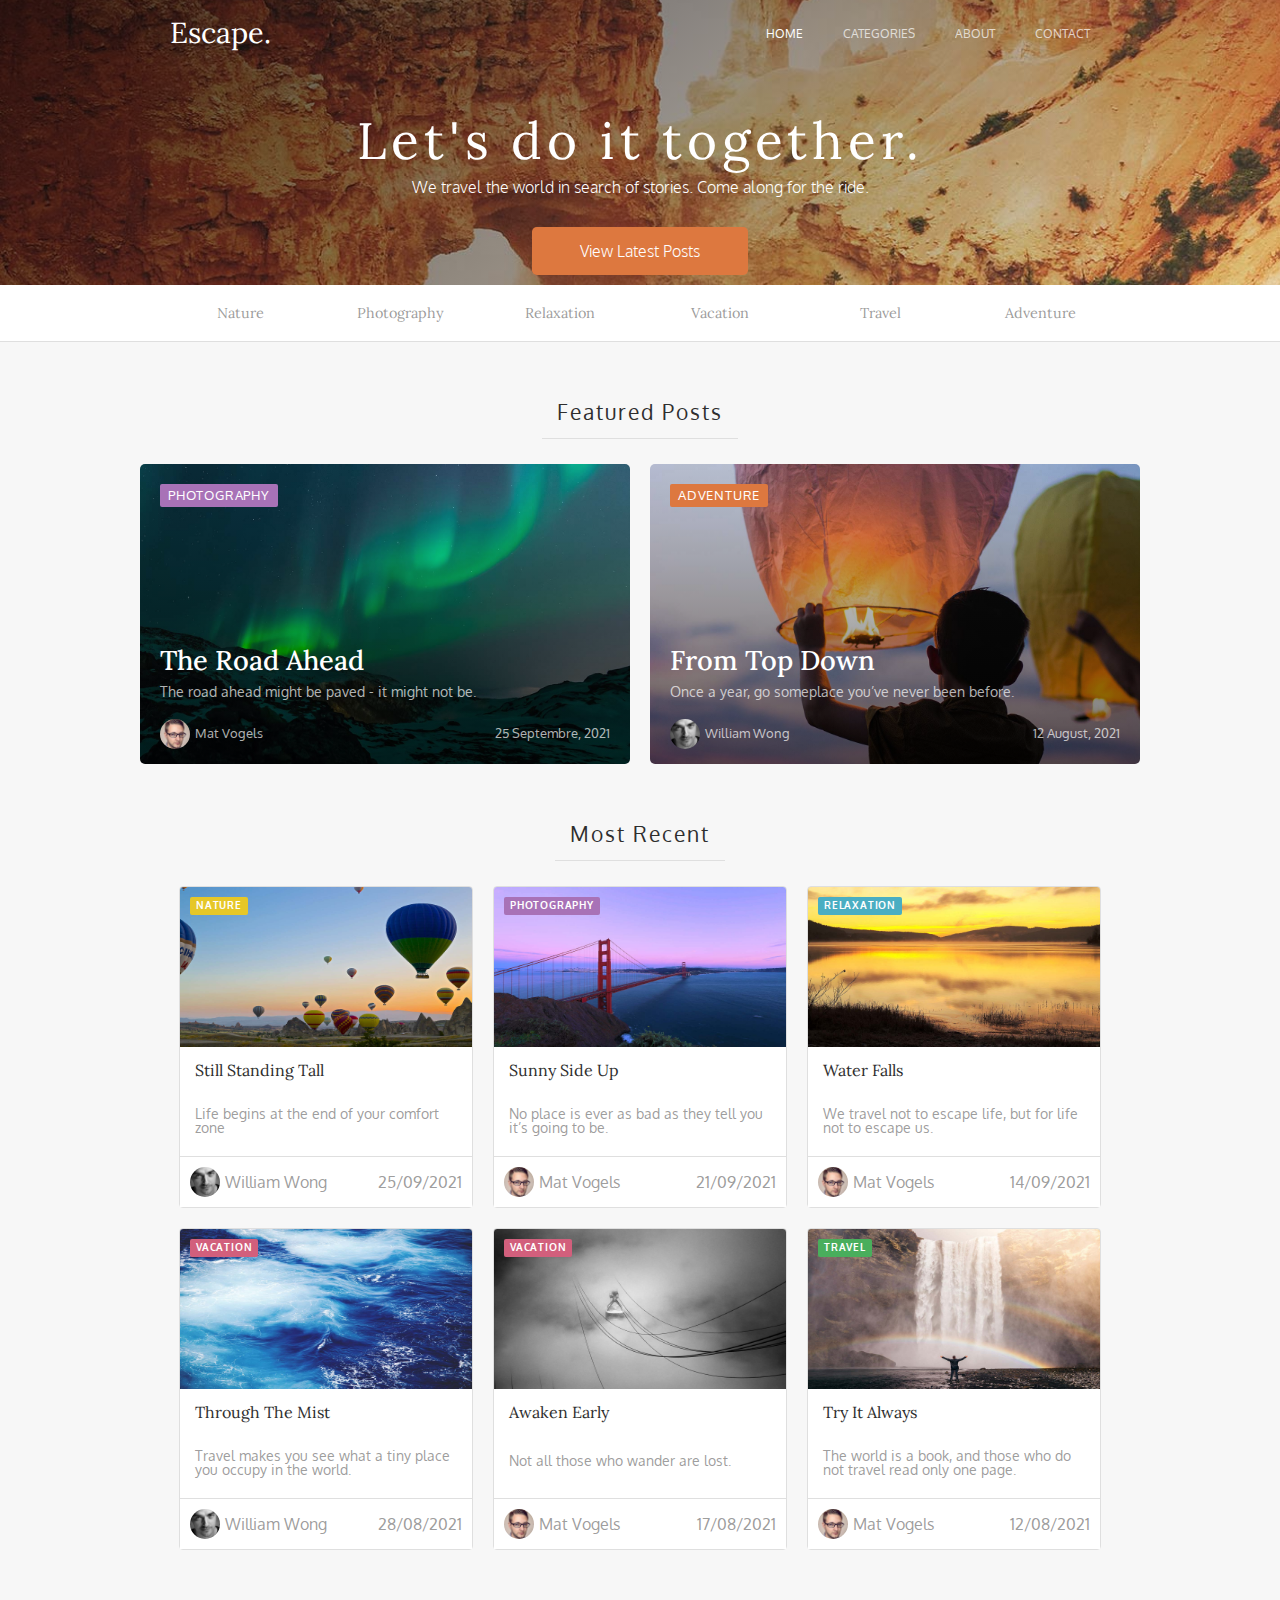
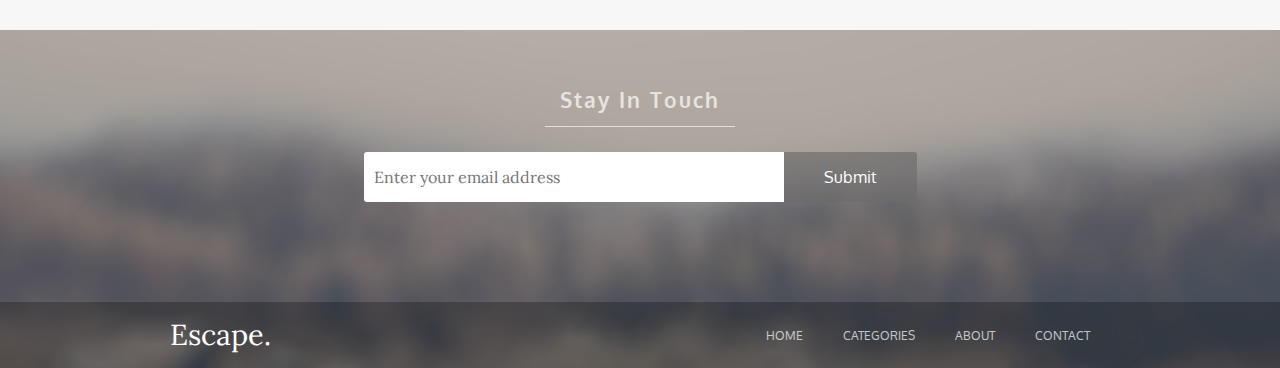
==== index.html @ 487a1bef "add variables" ====
<!DOCTYPE html>
<html lang="en">

<head>
    <meta charset="UTF-8">
    <meta http-equiv="X-UA-Compatible" content="IE=edge">
    <meta name="viewport" content="width=device-width, initial-scale=1.0">
    <link rel="preconnect" href="https://fonts.googleapis.com">
    <link rel="preconnect" href="https://fonts.gstatic.com" crossorigin>
    <link
        href="https://fonts.googleapis.com/css2?family=Lora:ital,wght@0,400;0,500;0,600;0,700;1,400;1,700&family=Oxygen:wght@100;200;300;400;700&display=swap"
        rel="stylesheet">
    <link rel="stylesheet" href="./css/reset.css">
    <link rel="stylesheet" href="./css/styles.css">
    <title>Escape Template</title>
</head>

<body>
    <div class="principal-container">
        <header class="main-header">
            <h1 class="main-header__title">
                <a href="#">
                    Escape.
                </a>
            </h1>
            <nav class="main-header__nav">
                <ul class="main-header__nav-list">
                    <li class="main-header__nav-list-element main-header__nav-list-element--active">
                        <a class="nav-list-element-link" href="#">Home</a>
                    </li>
                    <li class="main-header__nav-list-element">
                        <a class="nav-list-element-link" href="#">Categories</a>
                    </li>
                    <li class="main-header__nav-list-element">
                        <a class="nav-list-element-link" href="#">About</a>
                    </li>
                    <li class="main-header__nav-list-element">
                        <a class="nav-list-element-link" href="#">Contact</a>
                    </li>
                </ul>
            </nav>
        </header>

        <main class="main">
            <div class="main__intro">
                <h2 class="main__intro-title">Let's do it together.</h2>
                <h3 class="main__intro-subtitle">We travel the world in search of stories. Come along for the ride.</h3>
                <a href="#featured" class="main__intro-button">View Latest Posts</a>
            </div>

            <nav class="main__category-nav">
                <ul class="main__category-nav-list">
                    <a class="main__category-nav-list-link" href="#">
                        <li class="main__category-nav-list-element">Nature</li>
                    </a>
                    <a class="main__category-nav-list-link" href="#">
                        <li class="main__category-nav-list-element">Photography</li>
                    </a>
                    <a class="main__category-nav-list-link" href="#">
                        <li class="main__category-nav-list-element">Relaxation</li>
                    </a>
                    <a class="main__category-nav-list-link" href="#">
                        <li class="main__category-nav-list-element">Vacation</li>
                    </a>
                    <a class="main__category-nav-list-link" href="#">
                        <li class="main__category-nav-list-element">Travel</li>
                    </a>
                    <a class="main__category-nav-list-link" href="#">
                        <li class="main__category-nav-list-element">Adventure</li>
                    </a>
                </ul>
            </nav>

            <section class="main__featured">
                <div id="featured" class="main__featured-container">
                    <h2 class="main__featured-title">Featured posts</h2>
                    <div class="main__featured-posts-container">
                        <a href="#">
                            <article class="main__featured-post main__featured-post--element-1">
                                <span
                                    class="main__featured-post-category main__featured-post-category--photography">Photography</span>
                                <h3 class="main__featured-post-title">The road ahead</h3>
                                <p class="main__featured-post-description">
                                    The road ahead might be paved - it might not be.
                                </p>
                                <div class="main__featured-post-footer">
                                    <div class="main__featured-post-footer-container">
                                        <img src="./images/mat-vogels.jpg" alt="Photo de Mat vogels"
                                            class="main__featured-post-footer-image">
                                        <p class="main__featured-post-footer-author">
                                            Mat Vogels
                                        </p>
                                    </div>
                                    <time datetime="2021-09-25">25 Septembre, 2021</time>
                                </div>
                            </article>
                        </a>
                        <a href="#">
                            <article class="main__featured-post main__featured-post--element-2">
                                <span
                                    class="main__featured-post-category main__featured-post-category--adventure">Adventure</span>
                                <h3 class="main__featured-post-title">From top down</h3>
                                <p class="main__featured-post-description">
                                    Once a year, go someplace you’ve never been before.
                                </p>
                                <div class="main__featured-post-footer">
                                    <div class="main__featured-post-footer-container">
                                        <img src="./images/william-wong.jpg" alt="Photo de William Wong"
                                            class="main__featured-post-footer-image">
                                        <p class="main__featured-post-footer-author">
                                            William Wong
                                        </p>
                                    </div>
                                    <time datetime="2021-08-12">12 August, 2021</time>
                                </div>
                            </article>
                        </a>
                    </div>
                </div>

                <div class="main__most-recent">
                    <h2 class="main__most-recent-title">Most recent</h2>
                    <div class="main__most-recent-posts-container">
                        <a href="#">
                            <article class="main__most-recent-post main__most-recent-post--element-1">
                                <span class="main__most-recent-post-category main__most-recent-post-category--nature">
                                    Nature
                                </span>
                                <div class="main__most-recent-post-container">
                                    <h3 class="main__most-recent-post-title">Still standing tall</h3>
                                    <p class="main__most-recent-post-description">
                                        Life begins at the end of your comfort zone
                                    </p>
                                    <div class="main__most-recent-post-footer">
                                        <div class="main__most-recent-post-footer-container">
                                            <img src="./images/william-wong.jpg" alt="Photo de William Wong"
                                                class="main__most-recent-post-footer-image">
                                            <p class="main__most-recent-post-footer-author">
                                                William Wong
                                            </p>
                                        </div>
                                        <time datetime="2021-09-25">25/09/2021</time>
                                    </div>
                                </div>
                            </article>
                        </a>
                        <a href="#">
                            <article class="main__most-recent-post main__most-recent-post--element-2">
                                <span
                                    class="main__most-recent-post-category main__most-recent-post-category--photography">
                                    Photography
                                </span>
                                <div class="main__most-recent-post-container">
                                    <h3 class="main__most-recent-post-title">Sunny side up</h3>
                                    <p class="main__most-recent-post-description">
                                        No place is ever as bad as they tell you it’s going to be.
                                    </p>
                                    <div class="main__most-recent-post-footer">
                                        <div class="main__most-recent-post-footer-container">
                                            <img src="./images/mat-vogels.jpg" alt="Photo de Mat Vogels"
                                                class="main__most-recent-post-footer-image">
                                            <p class="main__most-recent-post-footer-author">
                                                Mat Vogels
                                            </p>
                                        </div>
                                        <time datetime="2021-09-21">21/09/2021</time>
                                    </div>
                                </div>
                            </article>
                        </a>
                        <a href="#">
                            <article class="main__most-recent-post main__most-recent-post--element-3">
                                <span
                                    class="main__most-recent-post-category main__most-recent-post-category--relaxation">
                                    Relaxation
                                </span>
                                <div class="main__most-recent-post-container">
                                    <h3 class="main__most-recent-post-title">Water falls</h3>
                                    <p class="main__most-recent-post-description">
                                        We travel not to escape life, but for life not to escape us.
                                    </p>
                                    <div class="main__most-recent-post-footer">
                                        <div class="main__most-recent-post-footer-container">
                                            <img src="./images/mat-vogels.jpg" alt="Photo de Mat Vogels"
                                                class="main__most-recent-post-footer-image">
                                            <p class="main__most-recent-post-footer-author">
                                                Mat Vogels
                                            </p>
                                        </div>
                                        <time datetime="2021-09-14">14/09/2021</time>
                                    </div>
                                </div>
                            </article>
                        </a>
                        <a href="#">
                            <article class="main__most-recent-post main__most-recent-post--element-4">
                                <span class="main__most-recent-post-category main__most-recent-post-category--vacation">
                                    Vacation
                                </span>
                                <div class="main__most-recent-post-container">
                                    <h3 class="main__most-recent-post-title">Through the mist</h3>
                                    <p class="main__most-recent-post-description">
                                        Travel makes you see what a tiny place you occupy in the world.
                                    </p>
                                    <div class="main__most-recent-post-footer">
                                        <div class="main__most-recent-post-footer-container">
                                            <img src="./images/william-wong.jpg" alt="Photo de William Wong"
                                                class="main__most-recent-post-footer-image">
                                            <p class="main__most-recent-post-footer-author">
                                                William Wong
                                            </p>
                                        </div>
                                        <time datetime="2021-08-28">28/08/2021</time>
                                    </div>
                                </div>
                            </article>
                        </a>
                        <a href="#">
                            <article class="main__most-recent-post main__most-recent-post--element-5">
                                <span class="main__most-recent-post-category main__most-recent-post-category--vacation">
                                    Vacation
                                </span>
                                <div class="main__most-recent-post-container">
                                    <h3 class="main__most-recent-post-title">Awaken early</h3>
                                    <p class="main__most-recent-post-description">
                                        Not all those who wander are lost.
                                    </p>
                                    <div class="main__most-recent-post-footer">
                                        <div class="main__most-recent-post-footer-container">
                                            <img src="./images/mat-vogels.jpg" alt="Photo de Mat Vogels"
                                                class="main__most-recent-post-footer-image">
                                            <p class="main__most-recent-post-footer-author">
                                                Mat Vogels
                                            </p>
                                        </div>
                                        <time datetime="2021-08-17">17/08/2021</time>
                                    </div>
                                </div>
                            </article>
                        </a>
                        <a href="#">
                            <article class="main__most-recent-post main__most-recent-post--element-6">
                                <span class="main__most-recent-post-category main__most-recent-post-category--travel">
                                    Travel
                                </span>
                                <div class="main__most-recent-post-container">
                                    <h3 class="main__most-recent-post-title">Try it always</h3>
                                    <p class="main__most-recent-post-description">
                                        The world is a book, and those who do not travel read only one page.
                                    </p>
                                    <div class="main__most-recent-post-footer">
                                        <div class="main__most-recent-post-footer-container">
                                            <img src="./images/mat-vogels.jpg" alt="Photo de Mat Vogels"
                                                class="main__most-recent-post-footer-image">
                                            <p class="main__most-recent-post-footer-author">
                                                Mat Vogels
                                            </p>
                                        </div>
                                        <time datetime="2021-08-12">12/08/2021</time>
                                    </div>
                                </div>
                            </article>
                        </a>
                    </div>
                </div>
            </section>
        </main>
        <footer class="footer">
            <div class="footer__contact">
                <h2 class="footer__contact-title">
                    Stay in Touch
                </h2>
                <form class="footer__contact-form" action="#">
                    <input class="footer__contact-form-input-email" type="email" name="email" id="email"
                        placeholder="Enter your email address">
                    <button class="footer__contact-form-input-submit" type="submit">Submit</button>
                </form>
            </div>
            <div class="footer__bottom-bar">
                <div class="footer__bottom-bar-container">
                    <span class="footer__bottom-bar-title">
                        <a href="#">
                            Escape.
                        </a>
                    </span>
                    <nav class="footer__bottom-bar-nav">
                        <ul class="footer__bottom-bar-nav-list">
                            <li class="footer__bottom-bar-nav-list-element">
                                <a class="footer__bottom-bar-nav-list-element-link" href="#">Home</a>
                            </li>
                            <li class="footer__bottom-bar-nav-list-element">
                                <a class="footer__bottom-bar-nav-list-element-link" href="#">Categories</a>
                            </li>
                            <li class="footer__bottom-bar-nav-list-element">
                                <a class="footer__bottom-bar-nav-list-element-link" href="#">About</a>
                            </li>
                            <li class="footer__bottom-bar-nav-list-element">
                                <a class="footer__bottom-bar-nav-list-element-link" href="#">Contact</a>
                            </li>
                        </ul>
                    </nav>
                </div>
            </div>
        </footer>
    </div>
</body>

</html>
---- css/styles.css ----
:root {
    /* fonts */
    --main-font: "Oxygen", sans-serif;
    --secondary-font: "Lora", serif;

    /* fonts colors*/
    --main-font-color: white;
    --secondary-font-color: #2e2e2e;
    --third-font-color: #6d6c6cad;
    --fourth-font-color: #ffffffb3;
    /* backgrounds colors */
    --main-bg-color: white;
    --secondary-bg-color: #f7f7f7;
    --main-footer-bg-color: #79797983;
    --secondary-footer-bg-color: #474747a9;
    /* borders colors */
    --border-color: #dfdfdf;
    /* categories colors */
    --cat-nature-color: #E6C728;
    --cat-photography-color: #A872B7;
    --cat-relaxation-color: #4AAEC2;
    --cat-vacation-color: #d25f7c;
    --cat-travel-color: #49AE5C;
    --cat-adventure-color: #dd783f;

}

.principal-container {
    font-family: var(--main-font);
    height: 100vh;
    display: flex;
    flex-direction: column;
}

/* HEADER */

.main-header {
    color: var(--main-font-color);
    flex-shrink: 1;
    padding: 17px 0px;
    margin: auto;
    display: flex;
    justify-content: space-between;
    align-items: center;
    position: absolute;
    left: 0px;
    right: 0px;
    top: 0px;
    max-width: 940px;
}

.main-header__title {
    font-family: var(--secondary-font);
    font-weight: normal;
    font-size: 1.8rem;
}

.main-header__nav {
    font-family: var(--main-font);
}

.main-header__nav-list {
    display: flex;
}

.main-header__nav-list-element {
    padding: 10px 20px;
    font-size: 0.78rem;
    text-transform: uppercase;
    position: relative;
    bottom: 0;
    opacity: 0.7;
    transition: all 200ms ease 0s;
}

.main-header__nav-list-element:hover {
    bottom: 3px;
    opacity: 1;
}

.main-header__nav-list-element--active {
    opacity: 1;
}

/* MAIN */
.main {
    display: flex;
    flex-direction: column;
    color: var(--main-font-color);
}

/* Intro */
.main__intro {
    height: 25vh;
    min-height: 240px;
    padding-top: 5vh;
    background-image: linear-gradient(142deg,
            rgba(0, 0, 0, 0.7066176812521884) 0%,
            rgba(121, 121, 121, 0.03995101458552175) 100%),
        url(./../images/canyon.jpg);
    background-position: center, 50% 50%;
    background-size: cover;
    display: flex;
    flex-direction: column;
    align-items: center;
}

.main__intro-title {
    margin-top: 70px;
    font-family: var(--secondary-font);
    font-weight: normal;
    font-size: 3.2rem;
    letter-spacing: 0.3rem;
    margin-bottom: 0.8rem;
}

.main__intro-subtitle {
    font-weight: 100;
}

.main__intro-button {
    font-weight: 100;
    background-color: #dd783f;
    padding: 1rem 3rem;
    border-radius: 0.3rem;
    margin-top: 2rem;
    color: var(--main-font-color);
}

.main__intro-button:hover {
    background-color: #f17228;
}

/* Category-nav */

.main__category-nav {
    border-bottom: var(--border-color) 1px solid;
    flex-shrink: 1;
}

.main__category-nav-list {
    max-width: 940px;
    margin: auto;
    display: flex;
    justify-content: space-between;
    align-items: center;
}

.main__category-nav-list-element {
    color: var(--third-font-color);
    font-family: var(--secondary-font);
    font-size: 0.9rem;
    text-align: center;
    width: 140px;
    margin: 8px 0px;
    padding: 13px 0;
    border-radius: 4px;
    transition: all 300ms ease 0;
}

.main__category-nav-list-element:hover {
    background-color: var(--secondary-bg-color);
}

/* main titles */

.main__featured-title,
.main__most-recent-title {
    text-transform: capitalize;
    font-weight: 400;
    font-size: 1.3rem;
    letter-spacing: 2px;
    border-bottom: 1px solid var(--border-color);
    padding: 60px 15px 15px 15px;
    margin-bottom: 25px;
    color: var(--secondary-font-color);
}

/* main__featured */
.main__featured {
    flex-grow: 1;
    background-color: var(--secondary-bg-color);
}

.main__featured-container {
    display: flex;
    flex-direction: column;
    align-items: center;
}

.main__featured-posts-container {
    display: flex;
}

.main__featured-post--element-1 {
    background-image: linear-gradient(180deg,
            rgba(82, 82, 82, 0.10157566444546573) 0%,
            rgba(0, 0, 0, 0.5553571770505077) 100%),
        url(./../images/ciel-nuit.jpg);
}

.main__featured-post--element-2 {
    background-image: linear-gradient(180deg,
            rgba(82, 82, 82, 0.10157566444546573) 0%,
            rgba(0, 0, 0, 0.5553571770505077) 100%),
        url(./../images/lanternes-celeste.jpg);
}

.main__featured-post {
    position: relative;
    display: flex;
    flex-direction: column;
    background-size: 100%;
    background-position: center, 50% 50%;
    width: 450px;
    height: 260px;
    padding: 20px;
    margin: 0px 10px;
    border-radius: 5px;
    bottom: 0px;
    transition: all 300ms ease 0s;
}

.main__featured-post:hover {
    bottom: 5px;
    background-size: 120%;
}

.main__featured-post-category {
    text-transform: uppercase;
    font-size: 0.8rem;
    letter-spacing: 0.05rem;
    max-width: min-content;
    border-radius: 2px;
    padding: 5px 8px;
    margin-bottom: 140px;
}

.main__featured-post-category--photography {
    background-color: var(--cat-photography-color);
}

.main__featured-post-category--adventure {
    background-color: var(--cat-adventure-color);
}

.main__featured-post-title {
    text-transform: capitalize;
    font-family: var(--secondary-font);
    font-size: 1.7rem;
    font-weight: 500;
    margin-bottom: 10px;
}

.main__featured-post-description {
    font-size: 0.9rem;
    color: var(--fourth-font-color);
    margin-bottom: 20px;
}

.main__featured-post-footer {
    display: flex;
    justify-content: space-between;
    align-items: center;
    font-size: 0.8rem;
    color: var(--fourth-font-color);
}

.main__featured-post-footer-container {
    display: flex;
    align-items: center;
}

.main__featured-post-footer-image {
    height: 30px;
    margin-right: 5px;
    border-radius: 30px;
}

.main__featured-post-footer-author {
    text-transform: capitalize;
}

/* main__most-recent */

.main__most-recent {
    display: flex;
    flex-direction: column;
    align-items: center;
    margin-bottom: 60px;
}

.main__most-recent-posts-container {
    max-width: 1000px;
    display: flex;
    justify-content: center;
    flex-wrap: wrap;
}

/* most recents background images */
.main__most-recent-post--element-1 {
    background-image: url(./../images/montgolfieres.jpg);
}

.main__most-recent-post--element-2 {
    background-image: url(./../images/san-fransisco-bridge.jpg);
}

.main__most-recent-post--element-3 {
    background-image: url(./../images/lac-aurore.jpg);
}

.main__most-recent-post--element-4 {
    background-image: url(./../images/vagues.jpg);
}

.main__most-recent-post--element-5 {
    background-image: url(./../images/telesiege-brouillard.jpg);
}

.main__most-recent-post--element-6 {
    background-image: url(./../images/cascades.jpg);
}

.main__most-recent-post {
    width: 292px;
    height: 320px;
    margin: 0 10px 20px 10px;
    display: flex;
    flex-direction: column;
    justify-content: space-between;
    border: 1px solid var(--border-color);
    border-radius: 4px;
    background-size: 100% 50%;
    background-position: top, 50% 50%;
    background-repeat: no-repeat;
    position: relative;
    bottom: 0px;
    box-shadow: 0 0 0 0 white;
    transition: all 200ms ease 0ms;
}

.main__most-recent-post:hover {
    bottom: 5px;
    background-size: 110% 55%;
    box-shadow: 0px 0px 19px 2px rgba(0, 0, 0, 0.1);
}

.main__most-recent-post-category {
    text-transform: uppercase;
    font-size: 0.6rem;
    font-weight: 600;
    letter-spacing: 0.05rem;
    max-width: min-content;
    border-radius: 2px;
    padding: 4px 6px;
    margin: 10px 0 0 10px;
}

/* most recents category background colors */
.main__most-recent-post-category--nature {
    background-color: var(--cat-nature-color);
}

.main__most-recent-post-category--photography {
    background-color: var(--cat-photography-color);
}

.main__most-recent-post-category--relaxation {
    background-color: var(--cat-relaxation-color);
}

.main__most-recent-post-category--vacation {
    background-color: var(--cat-vacation-color);
}

.main__most-recent-post-category--travel {
    background-color: var(--cat-travel-color);
}

.main__most-recent-post-container {
    height: 50%;
    display: flex;
    flex-wrap: wrap;
    background-color: var(--main-bg-color);
}

.main__most-recent-post-title {
    color: var(--secondary-font-color);
    font-family: var(--secondary-font);
    text-transform: capitalize;
    font-weight: 400;
    padding: 15px;
}

.main__most-recent-post-description {
    color: var(--third-font-color);
    font-size: 0.9rem;
    padding: 5px 15px;
}

.main__most-recent-post-footer {
    width: 100%;
    display: flex;
    justify-content: space-between;
    border-top: 1px solid var(--border-color);
    align-items: center;
    padding: 10px;
    margin-top: auto;
    color: var(--third-font-color);
}

.main__most-recent-post-footer-container {
    display: flex;
    align-items: center;
}

.main__most-recent-post-footer-image {
    height: 30px;
    margin-right: 5px;
    border-radius: 30px;
}

.main__most-recent-post-footer-author {
    text-transform: capitalize;
}

/* footer */

.footer {
    display: flex;
    flex-direction: column;
    align-items: center;
    background-image: url(./../images/village-flou.jpg);
    background-size: cover;
    background-position: 50% 10%;
    background-repeat: no-repeat;
}

.footer__contact {
    display: flex;
    flex-direction: column;
    align-items: center;
    width: 100%;
    background-color: var(--main-footer-bg-color);
}

.footer__contact-title {
    text-transform: capitalize;
    font-weight: 700;
    color: var(--fourth-font-color);
    text-align: center;
    font-size: 1.3rem;
    letter-spacing: 2px;
    border-bottom: 1px solid var(--border-color);
    padding: 60px 15px 15px 15px;
    margin-bottom: 25px;
}

.footer__contact-form {
    margin-bottom: 100px;
    display: flex;
    justify-content: center;
    align-items: center;
}

.footer__contact-form-input-email {
    font-family: var(--secondary-font);
    font-size: 1rem;
    border-radius: 3px 0 0 3px;
    padding: 15px 10px;
    width: 400px;
}

.footer__contact-form-input-email::placeholder {
    text-align: left;
}

.footer__contact-form-input-submit {
    background-color: var(--third-font-color);
    font-family: var(--main-font);
    font-size: 1rem;
    color: var(--main-font-color);
    padding: 15px 40px;
    border-radius: 0 3px 3px 0;
}

.footer__contact-form-input-submit:hover {
    cursor: pointer;
}

.footer__bottom-bar {
    width: 100%;
    background-color: var(--secondary-footer-bg-color);
}

.footer__bottom-bar-container {
    padding: 17px 0px;
    margin: auto;
    display: flex;
    justify-content: space-between;
    align-items: center;
    max-width: 940px;
}

.footer__bottom-bar-title {
    font-family: var(--secondary-font);
    font-weight: normal;
    font-size: 1.8rem;
}

.footer__bottom-bar-nav {
    font-family: var(--main-font);
}

.footer__bottom-bar-nav-list {
    display: flex;
}

.footer__bottom-bar-nav-list-element {
    padding: 10px 20px;
    font-size: 0.78rem;
    text-transform: uppercase;
    position: relative;
    bottom: 0;
    opacity: 0.7;
    transition: all 200ms ease 0s;
}

.footer__bottom-bar-nav-list-element:hover {
    opacity: 1;
}
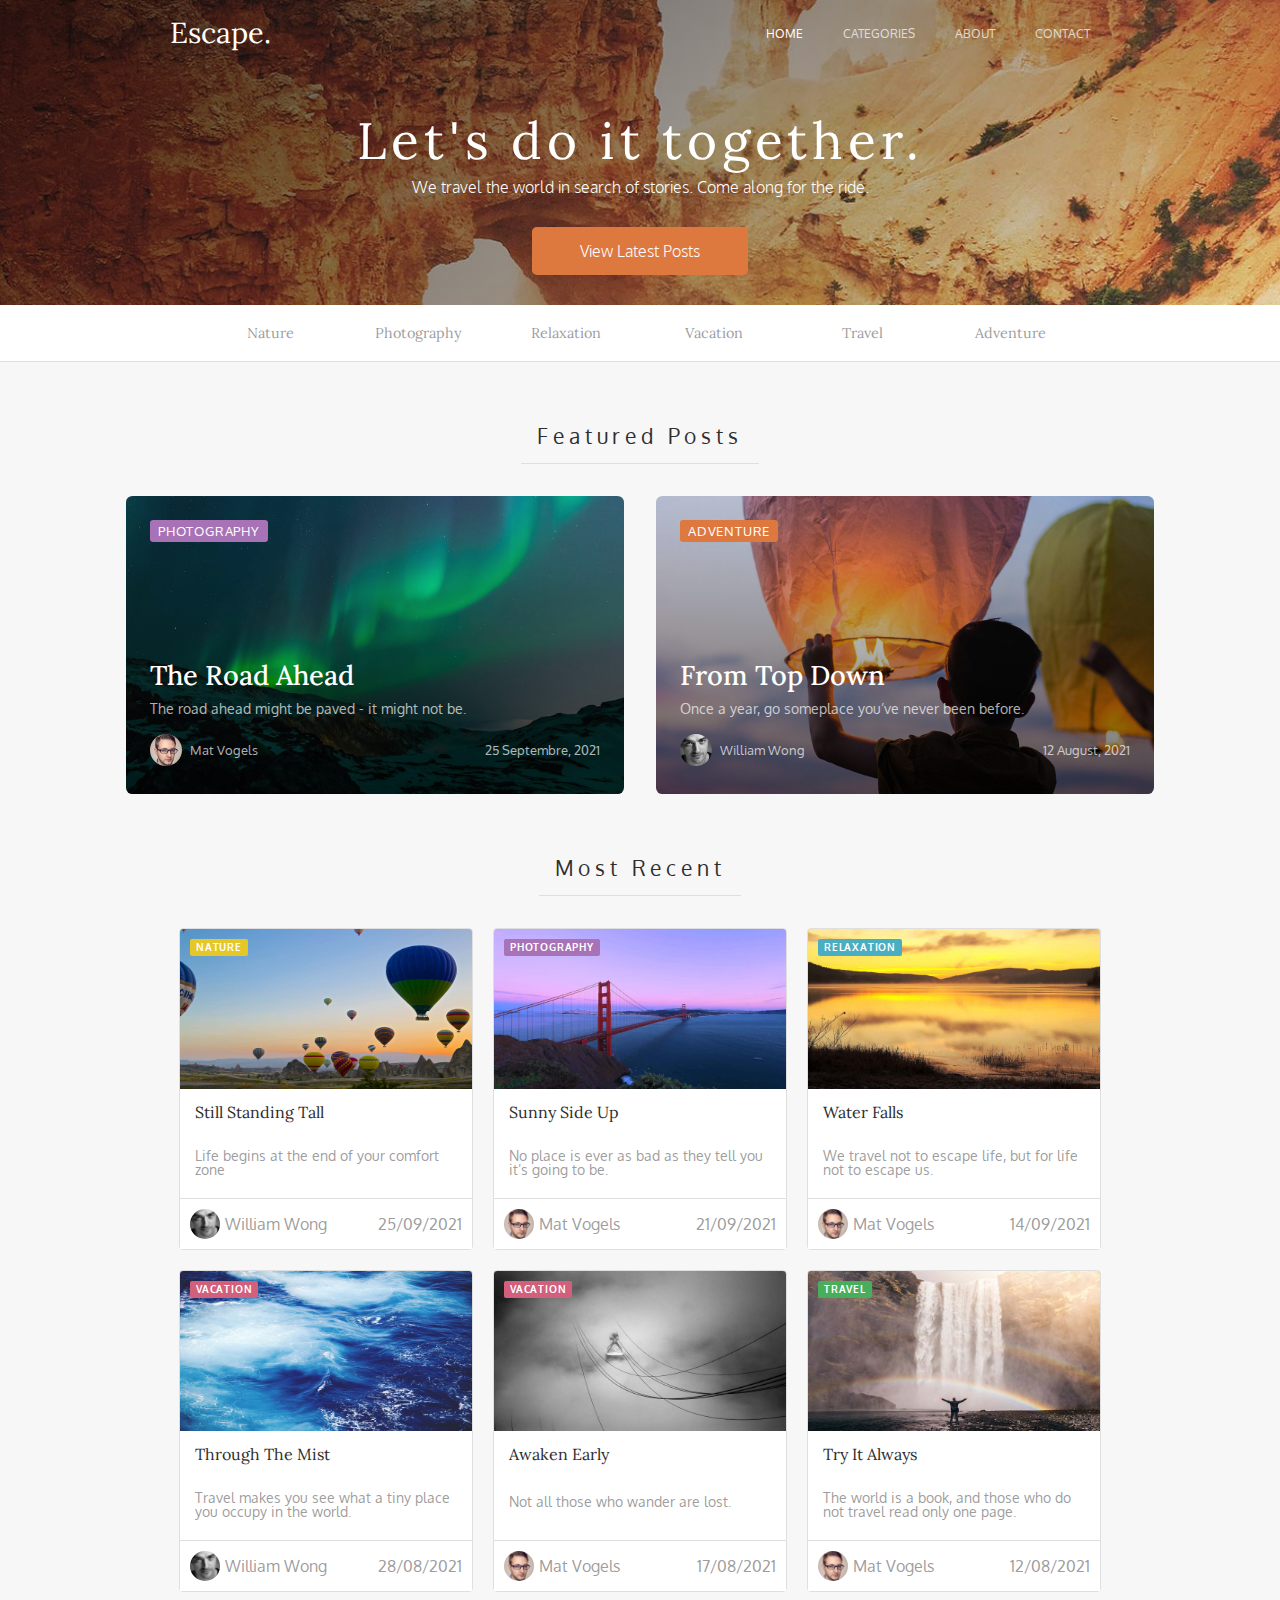
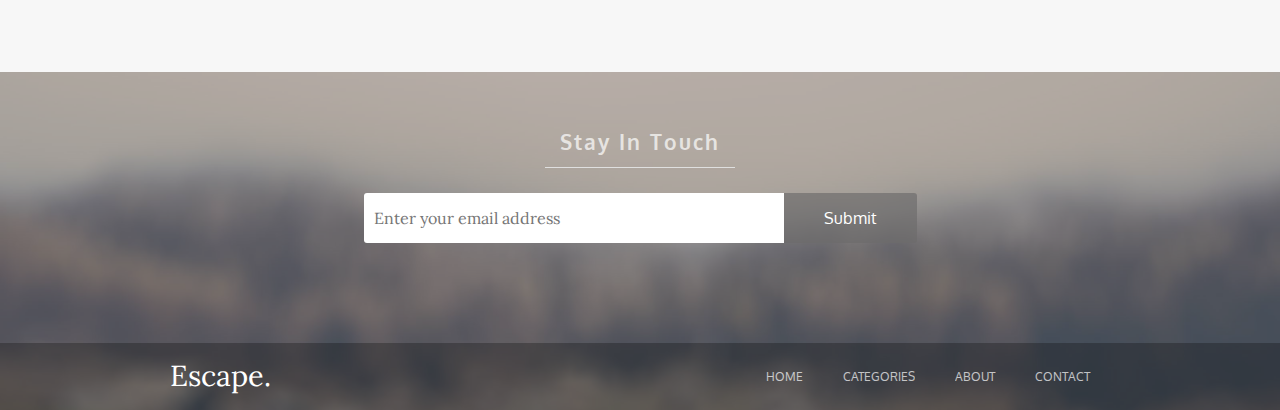
==== commit 8d1f0e6b: "maj BEM + maj valeur en responsive" ====
--- a/index.html
+++ b/index.html
@@ -71,8 +71,8 @@
                 </ul>
             </nav>
 
-            <section class="main__featured">
-                <div id="featured" class="main__featured-container">
+            <section class="main__content">
+                <div id="featured" class="main__featured">
                     <h2 class="main__featured-title">Featured posts</h2>
                     <div class="main__featured-posts-container">
                         <a href="#">
--- a/css/styles.css
+++ b/css/styles.css
@@ -92,7 +92,7 @@
 /* Intro */
 .main__intro {
     height: 25vh;
-    min-height: 240px;
+    min-height: 260px;
     padding-top: 5vh;
     background-image: linear-gradient(142deg,
             rgba(0, 0, 0, 0.7066176812521884) 0%,
@@ -135,14 +135,14 @@
 
 .main__category-nav {
     border-bottom: var(--border-color) 1px solid;
-    flex-shrink: 1;
 }
 
 .main__category-nav-list {
     max-width: 940px;
     margin: auto;
     display: flex;
-    justify-content: space-between;
+    flex-wrap: wrap;
+    justify-content: center;
     align-items: center;
 }
 
@@ -151,14 +151,20 @@
     font-family: var(--secondary-font);
     font-size: 0.9rem;
     text-align: center;
-    width: 140px;
-    margin: 8px 0px;
-    padding: 13px 0;
-    border-radius: 4px;
+    min-width: 100px;
+    margin: 0.5rem 0.5rem;
+    padding: 0.8rem 1rem;
+    border-radius: 0.4rem;
     transition: all 300ms ease 0;
 }
 
 .main__category-nav-list-element:hover {
+    background-color: var(--secondary-bg-color);
+}
+
+/* main__content */
+
+.main__content {
     background-color: var(--secondary-bg-color);
 }
 
@@ -169,20 +175,16 @@
     text-transform: capitalize;
     font-weight: 400;
     font-size: 1.3rem;
-    letter-spacing: 2px;
+    letter-spacing: 0.3rem;
     border-bottom: 1px solid var(--border-color);
-    padding: 60px 15px 15px 15px;
-    margin-bottom: 25px;
+    padding: 4rem 1rem 1rem 1rem;
+    margin-bottom: 2rem;
     color: var(--secondary-font-color);
 }
 
 /* main__featured */
+
 .main__featured {
-    flex-grow: 1;
-    background-color: var(--secondary-bg-color);
-}
-
-.main__featured-container {
     display: flex;
     flex-direction: column;
     align-items: center;
@@ -211,12 +213,12 @@
     display: flex;
     flex-direction: column;
     background-size: 100%;
-    background-position: center, 50% 50%;
+    background-position: center;
     width: 450px;
-    height: 260px;
-    padding: 20px;
-    margin: 0px 10px;
-    border-radius: 5px;
+    height: 250px;
+    padding: 1.5rem;
+    margin: 0 1rem;
+    border-radius: 0.4rem;
     bottom: 0px;
     transition: all 300ms ease 0s;
 }
@@ -231,9 +233,9 @@
     font-size: 0.8rem;
     letter-spacing: 0.05rem;
     max-width: min-content;
-    border-radius: 2px;
-    padding: 5px 8px;
-    margin-bottom: 140px;
+    border-radius: 0.2rem;
+    padding: 0.3rem 0.5rem;
+    margin-bottom: 7.5rem;
 }
 
 .main__featured-post-category--photography {
@@ -249,13 +251,13 @@
     font-family: var(--secondary-font);
     font-size: 1.7rem;
     font-weight: 500;
-    margin-bottom: 10px;
+    margin-bottom: 0.7rem;
 }
 
 .main__featured-post-description {
     font-size: 0.9rem;
     color: var(--fourth-font-color);
-    margin-bottom: 20px;
+    margin-bottom: 1.2rem;
 }
 
 .main__featured-post-footer {
@@ -272,9 +274,9 @@
 }
 
 .main__featured-post-footer-image {
-    height: 30px;
-    margin-right: 5px;
-    border-radius: 30px;
+    height: 2rem;
+    margin-right: 0.5rem;
+    border-radius: 2rem;
 }
 
 .main__featured-post-footer-author {
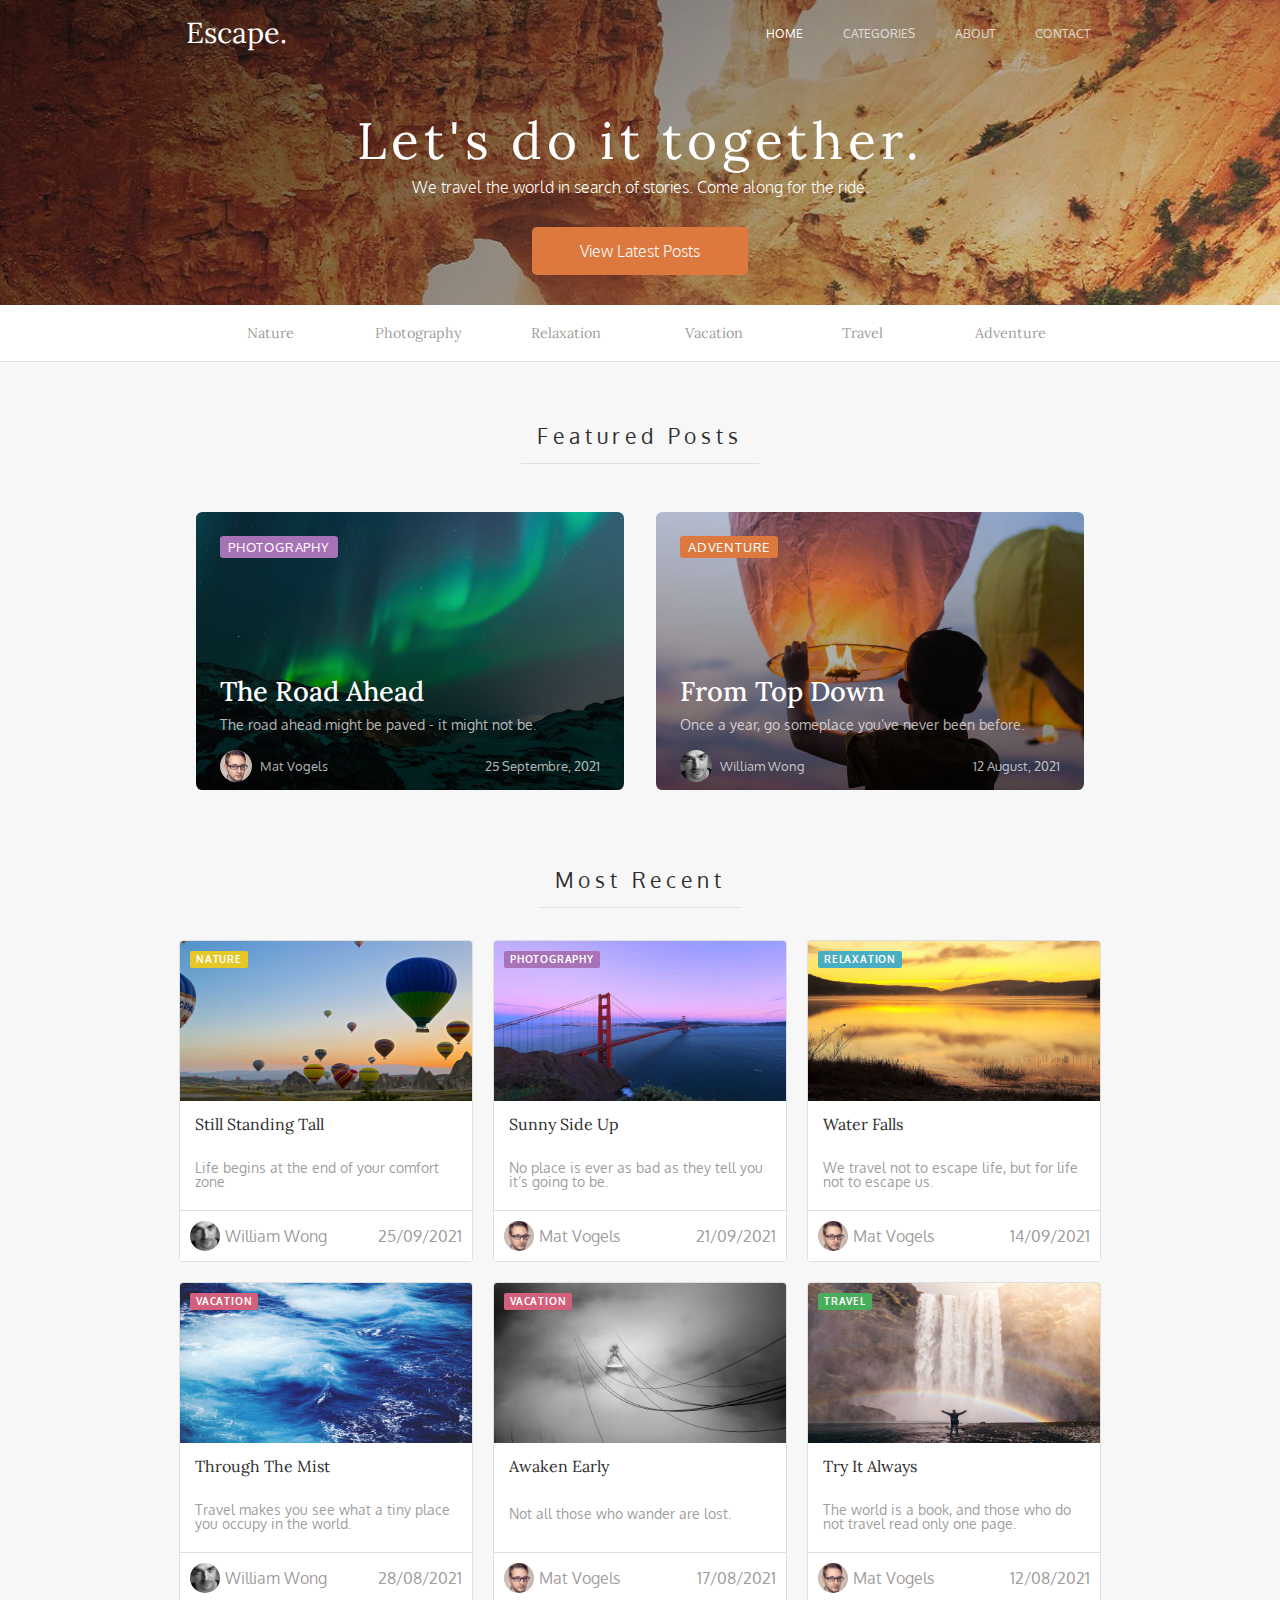
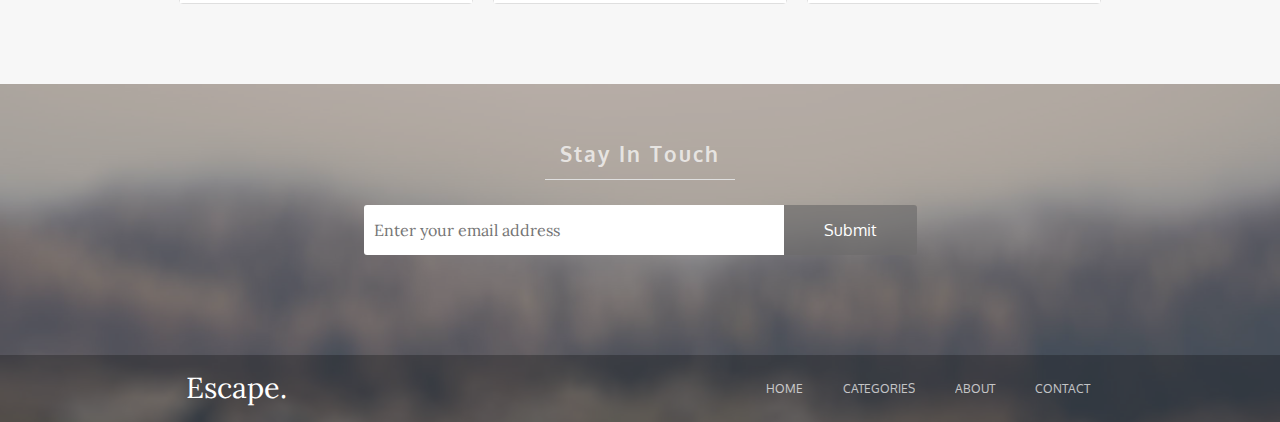
==== commit b5f9f56e: "Header + intro responsive ok" ====
--- a/index.html
+++ b/index.html
@@ -24,6 +24,7 @@
                 </a>
             </h1>
             <nav class="main-header__nav">
+                <img class="main-header__nav-icon" src="/images/burger.png" alt="icone du menu">
                 <ul class="main-header__nav-list">
                     <li class="main-header__nav-list-element main-header__nav-list-element--active">
                         <a class="nav-list-element-link" href="#">Home</a>
--- a/css/styles.css
+++ b/css/styles.css
@@ -28,6 +28,7 @@
 .principal-container {
     font-family: var(--main-font);
     height: 100vh;
+    min-width: 320px;
     display: flex;
     flex-direction: column;
 }
@@ -36,7 +37,6 @@
 
 .main-header {
     color: var(--main-font-color);
-    flex-shrink: 1;
     padding: 17px 0px;
     margin: auto;
     display: flex;
@@ -53,6 +53,13 @@
     font-family: var(--secondary-font);
     font-weight: normal;
     font-size: 1.8rem;
+    padding-left: 1rem;
+}
+
+/* header nav */
+
+.main-header__nav-icon {
+    display: none;
 }
 
 .main-header__nav {
@@ -80,6 +87,21 @@
 
 .main-header__nav-list-element--active {
     opacity: 1;
+}
+
+@media only screen and (max-width: 600px) {
+    .main-header__nav-list {
+        display: none;
+    }
+
+    .main-header__nav-icon {
+        display: block;
+        height: 60px;
+    }
+
+    .main-header {
+        padding: 5px 0px;
+    }
 }
 
 /* MAIN */
@@ -103,6 +125,7 @@
     display: flex;
     flex-direction: column;
     align-items: center;
+    text-align: center;
 }
 
 .main__intro-title {
@@ -129,6 +152,24 @@
 
 .main__intro-button:hover {
     background-color: #f17228;
+}
+
+@media only screen and (max-width: 600px) {
+    .main__intro {
+        min-height: 180px;
+        padding-top: 15vh;
+    }
+
+    .main__intro-title {
+        margin-top: 20px;
+        font-size: 1.5rem;
+        letter-spacing: 0.2rem;
+    }
+
+    .main__intro-button {
+        padding: 0.7rem 2rem;
+        margin-top: 1.5rem;
+    }
 }
 
 /* Category-nav */
@@ -192,6 +233,8 @@
 
 .main__featured-posts-container {
     display: flex;
+    justify-content: center;
+    flex-wrap: wrap;
 }
 
 .main__featured-post--element-1 {
@@ -214,10 +257,11 @@
     flex-direction: column;
     background-size: 100%;
     background-position: center;
-    width: 450px;
-    height: 250px;
+    max-width: 500px;
+    min-width: 380px;
+    height: 230px;
     padding: 1.5rem;
-    margin: 0 1rem;
+    margin: 1rem;
     border-radius: 0.4rem;
     bottom: 0px;
     transition: all 300ms ease 0s;
@@ -509,6 +553,7 @@
     font-family: var(--secondary-font);
     font-weight: normal;
     font-size: 1.8rem;
+    padding-left: 1rem;
 }
 
 .footer__bottom-bar-nav {
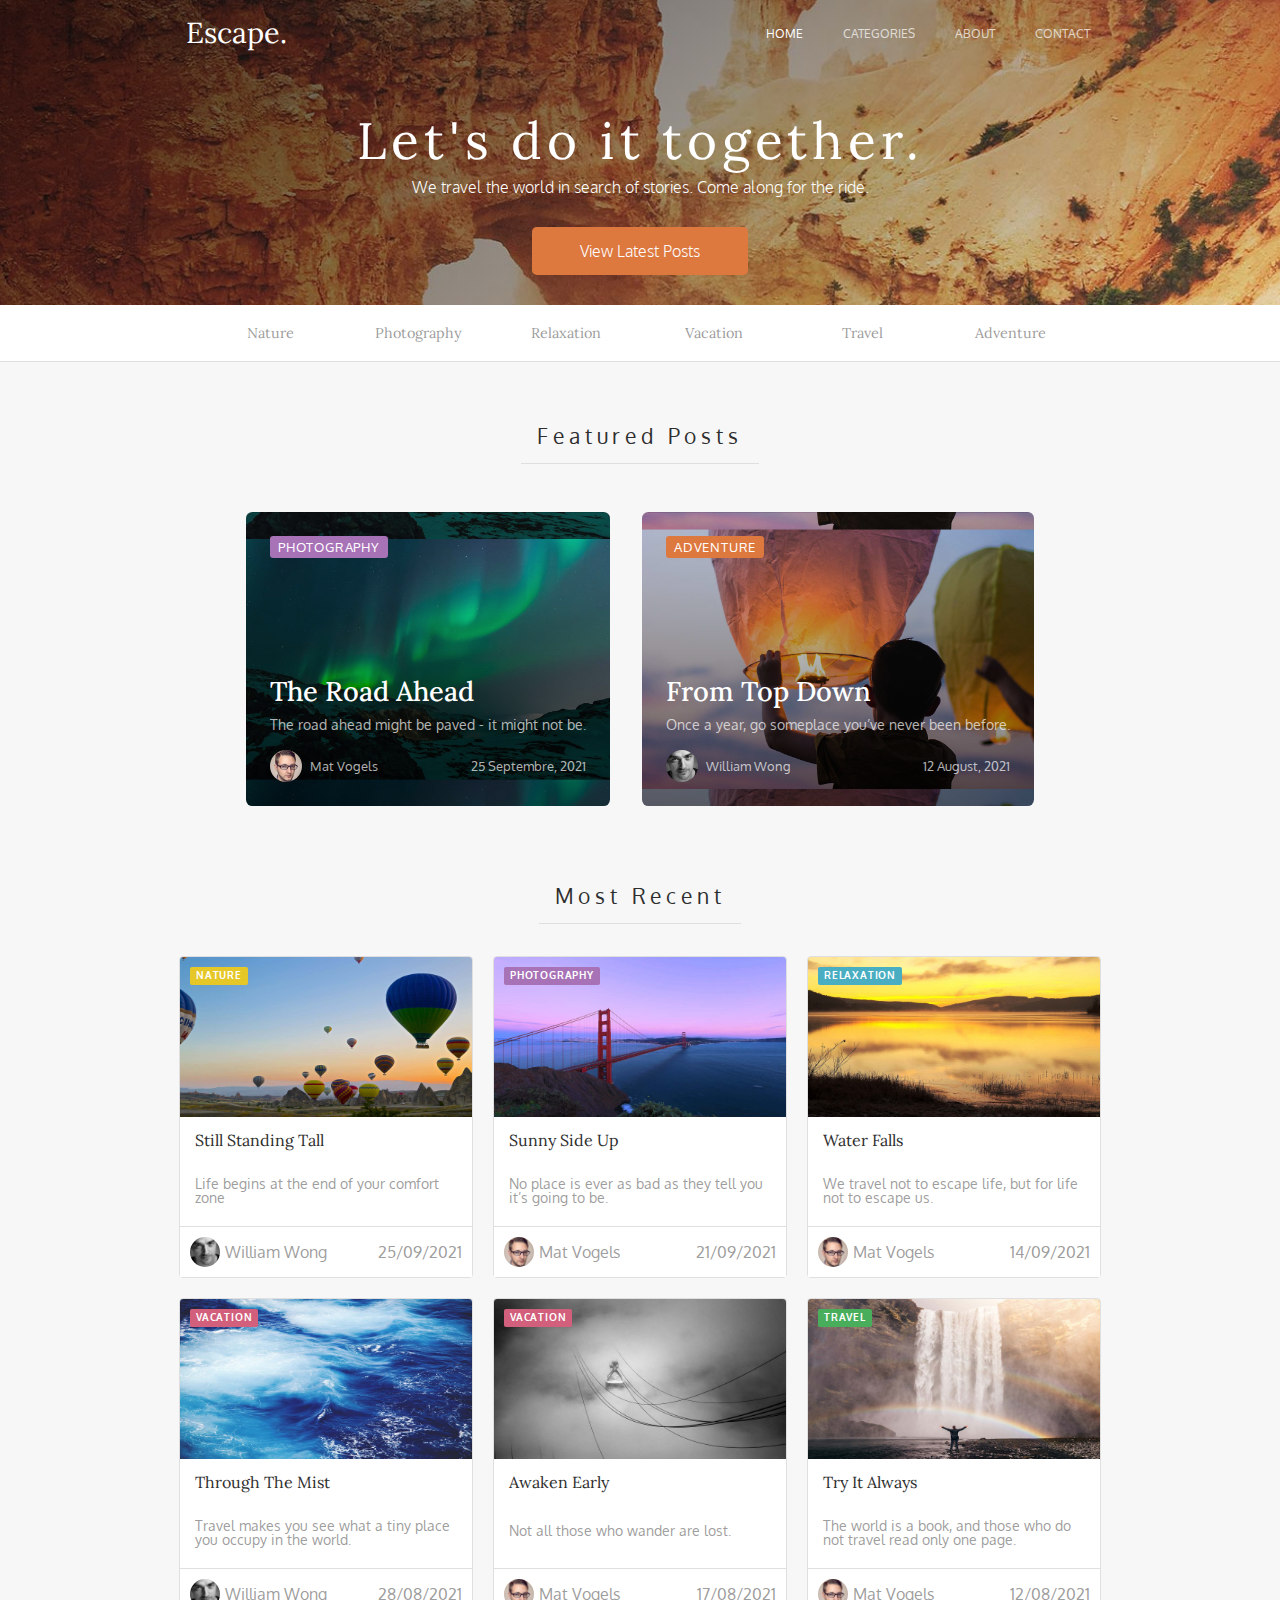
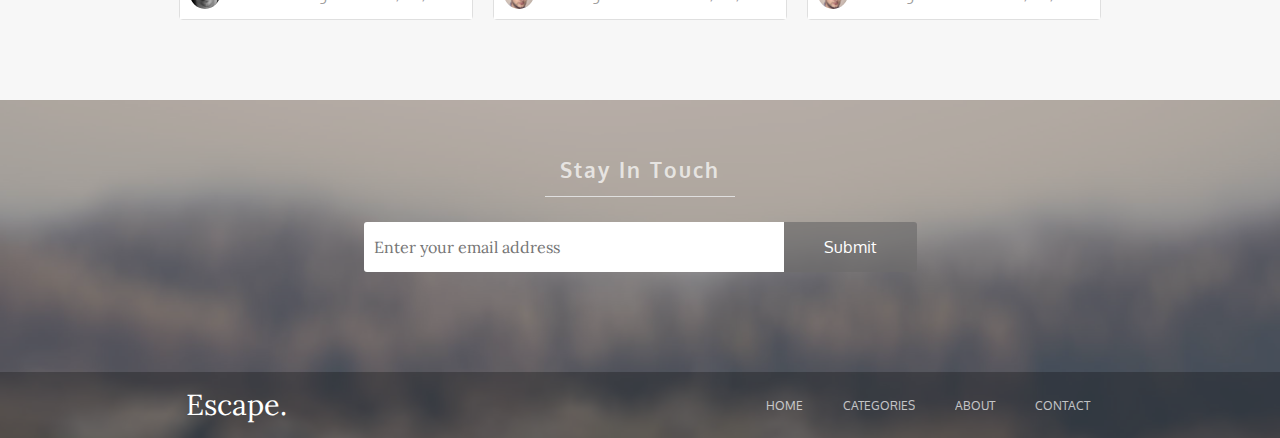
==== commit f474f8d8: "featured responsive in progress" ====
--- a/index.html
+++ b/index.html
@@ -76,7 +76,7 @@
                 <div id="featured" class="main__featured">
                     <h2 class="main__featured-title">Featured posts</h2>
                     <div class="main__featured-posts-container">
-                        <a href="#">
+                        <a href="#" class="main__featured-post-link">
                             <article class="main__featured-post main__featured-post--element-1">
                                 <span
                                     class="main__featured-post-category main__featured-post-category--photography">Photography</span>
@@ -96,7 +96,7 @@
                                 </div>
                             </article>
                         </a>
-                        <a href="#">
+                        <a href="#" class="main__featured-post-link">
                             <article class="main__featured-post main__featured-post--element-2">
                                 <span
                                     class="main__featured-post-category main__featured-post-category--adventure">Adventure</span>
--- a/css/styles.css
+++ b/css/styles.css
@@ -203,6 +203,18 @@
     background-color: var(--secondary-bg-color);
 }
 
+@media only screen and (max-width: 600px) {
+    .main__category-nav-list-element {
+        font-size: 0.9rem;
+        text-align: center;
+        min-width: 100px;
+        margin: 0 0.5rem;
+        padding: 0.8rem 1rem;
+        border-radius: 0.4rem;
+        transition: all 300ms ease 0;
+    }
+}
+
 /* main__content */
 
 .main__content {
@@ -223,6 +235,17 @@
     color: var(--secondary-font-color);
 }
 
+@media only screen and (max-width: 600px) {
+
+    .main__featured-title,
+    .main__most-recent-title {
+        font-size: 1rem;
+        letter-spacing: 0.2rem;
+        padding: 1.5rem 1rem 1rem 1rem;
+        margin-bottom: 1rem;
+    }
+}
+
 /* main__featured */
 
 .main__featured {
@@ -232,9 +255,17 @@
 }
 
 .main__featured-posts-container {
+    width: 100%;
     display: flex;
     justify-content: center;
+    align-items: center;
     flex-wrap: wrap;
+}
+
+.main__featured-post-link {
+    display: flex;
+    justify-content: center;
+    align-items: center;
 }
 
 .main__featured-post--element-1 {
@@ -253,13 +284,11 @@
 
 .main__featured-post {
     position: relative;
+    width: 100%;
     display: flex;
     flex-direction: column;
     background-size: 100%;
     background-position: center;
-    max-width: 500px;
-    min-width: 380px;
-    height: 230px;
     padding: 1.5rem;
     margin: 1rem;
     border-radius: 0.4rem;
@@ -325,6 +354,16 @@
 
 .main__featured-post-footer-author {
     text-transform: capitalize;
+}
+
+@media only screen and (max-width: 600px) {
+    .main__featured-post {
+        background-size: cover;
+    }
+
+    .main__featured-post:hover {
+        background-size: cover;
+    }
 }
 
 /* main__most-recent */
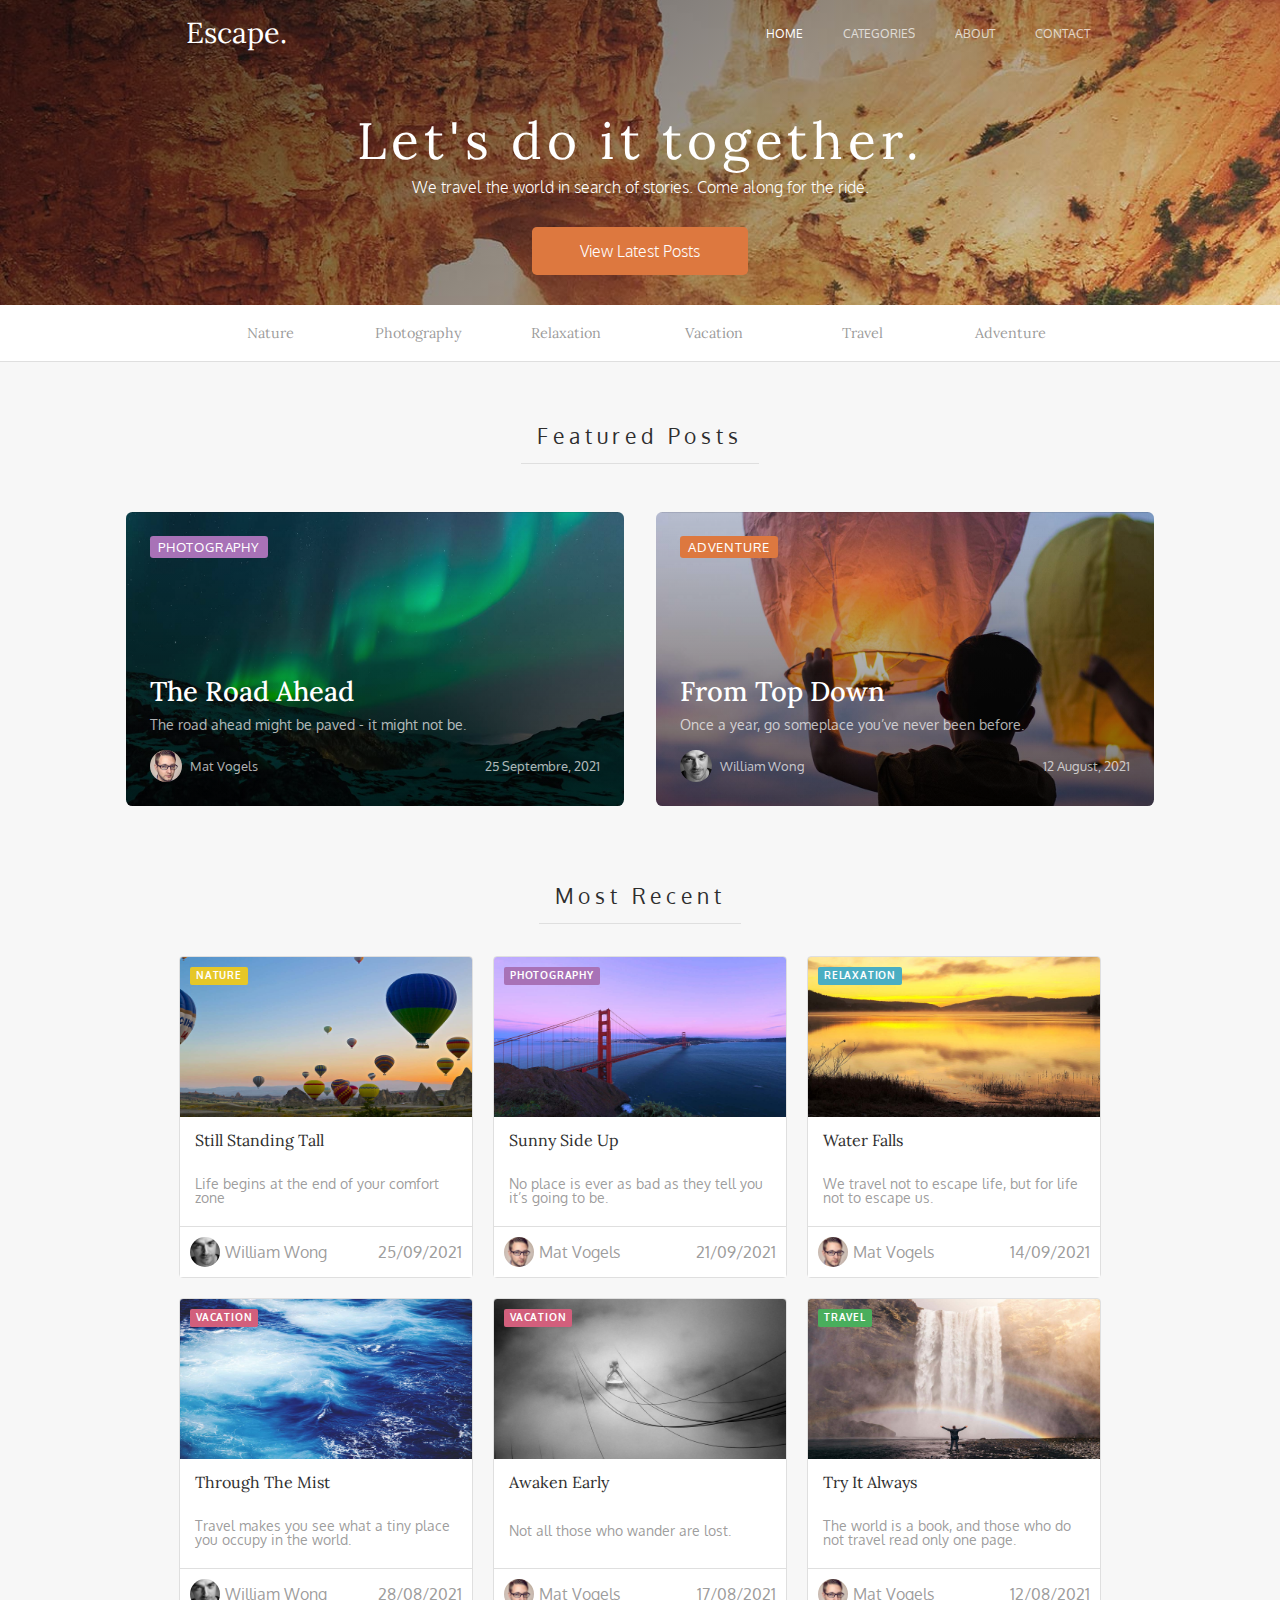
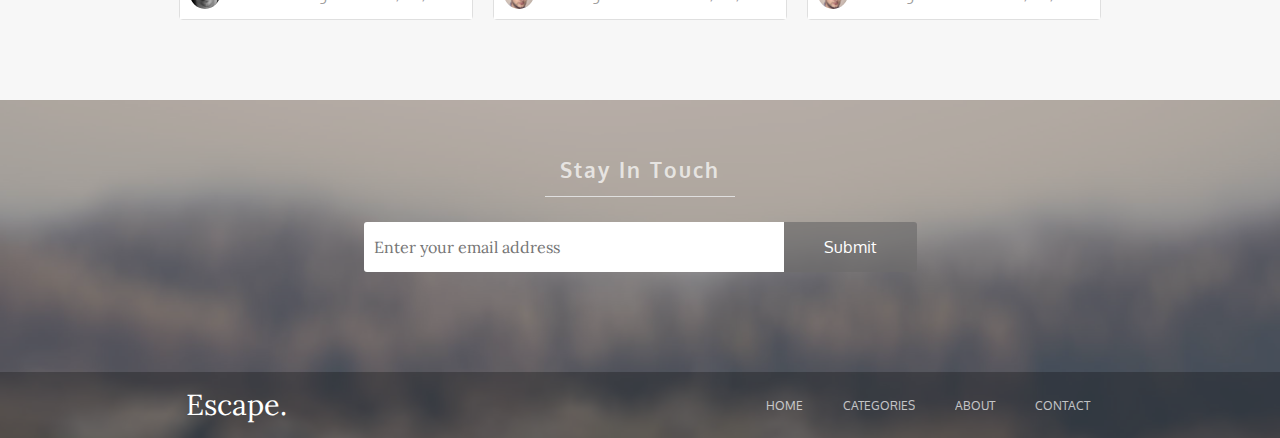
==== commit cf052b40: "featured responsive in progress v2" ====
--- a/index.html
+++ b/index.html
@@ -76,46 +76,42 @@
                 <div id="featured" class="main__featured">
                     <h2 class="main__featured-title">Featured posts</h2>
                     <div class="main__featured-posts-container">
-                        <a href="#" class="main__featured-post-link">
-                            <article class="main__featured-post main__featured-post--element-1">
-                                <span
-                                    class="main__featured-post-category main__featured-post-category--photography">Photography</span>
-                                <h3 class="main__featured-post-title">The road ahead</h3>
-                                <p class="main__featured-post-description">
-                                    The road ahead might be paved - it might not be.
-                                </p>
-                                <div class="main__featured-post-footer">
-                                    <div class="main__featured-post-footer-container">
-                                        <img src="./images/mat-vogels.jpg" alt="Photo de Mat vogels"
-                                            class="main__featured-post-footer-image">
-                                        <p class="main__featured-post-footer-author">
-                                            Mat Vogels
-                                        </p>
-                                    </div>
-                                    <time datetime="2021-09-25">25 Septembre, 2021</time>
-                                </div>
-                            </article>
-                        </a>
-                        <a href="#" class="main__featured-post-link">
-                            <article class="main__featured-post main__featured-post--element-2">
-                                <span
-                                    class="main__featured-post-category main__featured-post-category--adventure">Adventure</span>
-                                <h3 class="main__featured-post-title">From top down</h3>
-                                <p class="main__featured-post-description">
-                                    Once a year, go someplace you’ve never been before.
-                                </p>
-                                <div class="main__featured-post-footer">
-                                    <div class="main__featured-post-footer-container">
-                                        <img src="./images/william-wong.jpg" alt="Photo de William Wong"
-                                            class="main__featured-post-footer-image">
-                                        <p class="main__featured-post-footer-author">
-                                            William Wong
-                                        </p>
-                                    </div>
-                                    <time datetime="2021-08-12">12 August, 2021</time>
-                                </div>
-                            </article>
-                        </a>
+                        <article class="main__featured-post main__featured-post--element-1">
+                            <span
+                                class="main__featured-post-category main__featured-post-category--photography">Photography</span>
+                            <h3 class="main__featured-post-title">The road ahead</h3>
+                            <p class="main__featured-post-description">
+                                The road ahead might be paved - it might not be.
+                            </p>
+                            <div class="main__featured-post-footer">
+                                <div class="main__featured-post-footer-container">
+                                    <img src="./images/mat-vogels.jpg" alt="Photo de Mat vogels"
+                                        class="main__featured-post-footer-image">
+                                    <p class="main__featured-post-footer-author">
+                                        Mat Vogels
+                                    </p>
+                                </div>
+                                <time datetime="2021-09-25">25 Septembre, 2021</time>
+                            </div>
+                        </article>
+                        <article class="main__featured-post main__featured-post--element-2">
+                            <span
+                                class="main__featured-post-category main__featured-post-category--adventure">Adventure</span>
+                            <h3 class="main__featured-post-title">From top down</h3>
+                            <p class="main__featured-post-description">
+                                Once a year, go someplace you’ve never been before.
+                            </p>
+                            <div class="main__featured-post-footer">
+                                <div class="main__featured-post-footer-container">
+                                    <img src="./images/william-wong.jpg" alt="Photo de William Wong"
+                                        class="main__featured-post-footer-image">
+                                    <p class="main__featured-post-footer-author">
+                                        William Wong
+                                    </p>
+                                </div>
+                                <time datetime="2021-08-12">12 August, 2021</time>
+                            </div>
+                        </article>
                     </div>
                 </div>
 
--- a/css/styles.css
+++ b/css/styles.css
@@ -262,12 +262,6 @@
     flex-wrap: wrap;
 }
 
-.main__featured-post-link {
-    display: flex;
-    justify-content: center;
-    align-items: center;
-}
-
 .main__featured-post--element-1 {
     background-image: linear-gradient(180deg,
             rgba(82, 82, 82, 0.10157566444546573) 0%,
@@ -285,6 +279,7 @@
 .main__featured-post {
     position: relative;
     width: 100%;
+    max-width: 450px;
     display: flex;
     flex-direction: column;
     background-size: 100%;
@@ -356,13 +351,10 @@
     text-transform: capitalize;
 }
 
-@media only screen and (max-width: 600px) {
+@media only screen and (max-width: 1060px) {
     .main__featured-post {
-        background-size: cover;
-    }
-
-    .main__featured-post:hover {
-        background-size: cover;
+        max-width: none;
+        margin: 1rem 1rem;
     }
 }
 
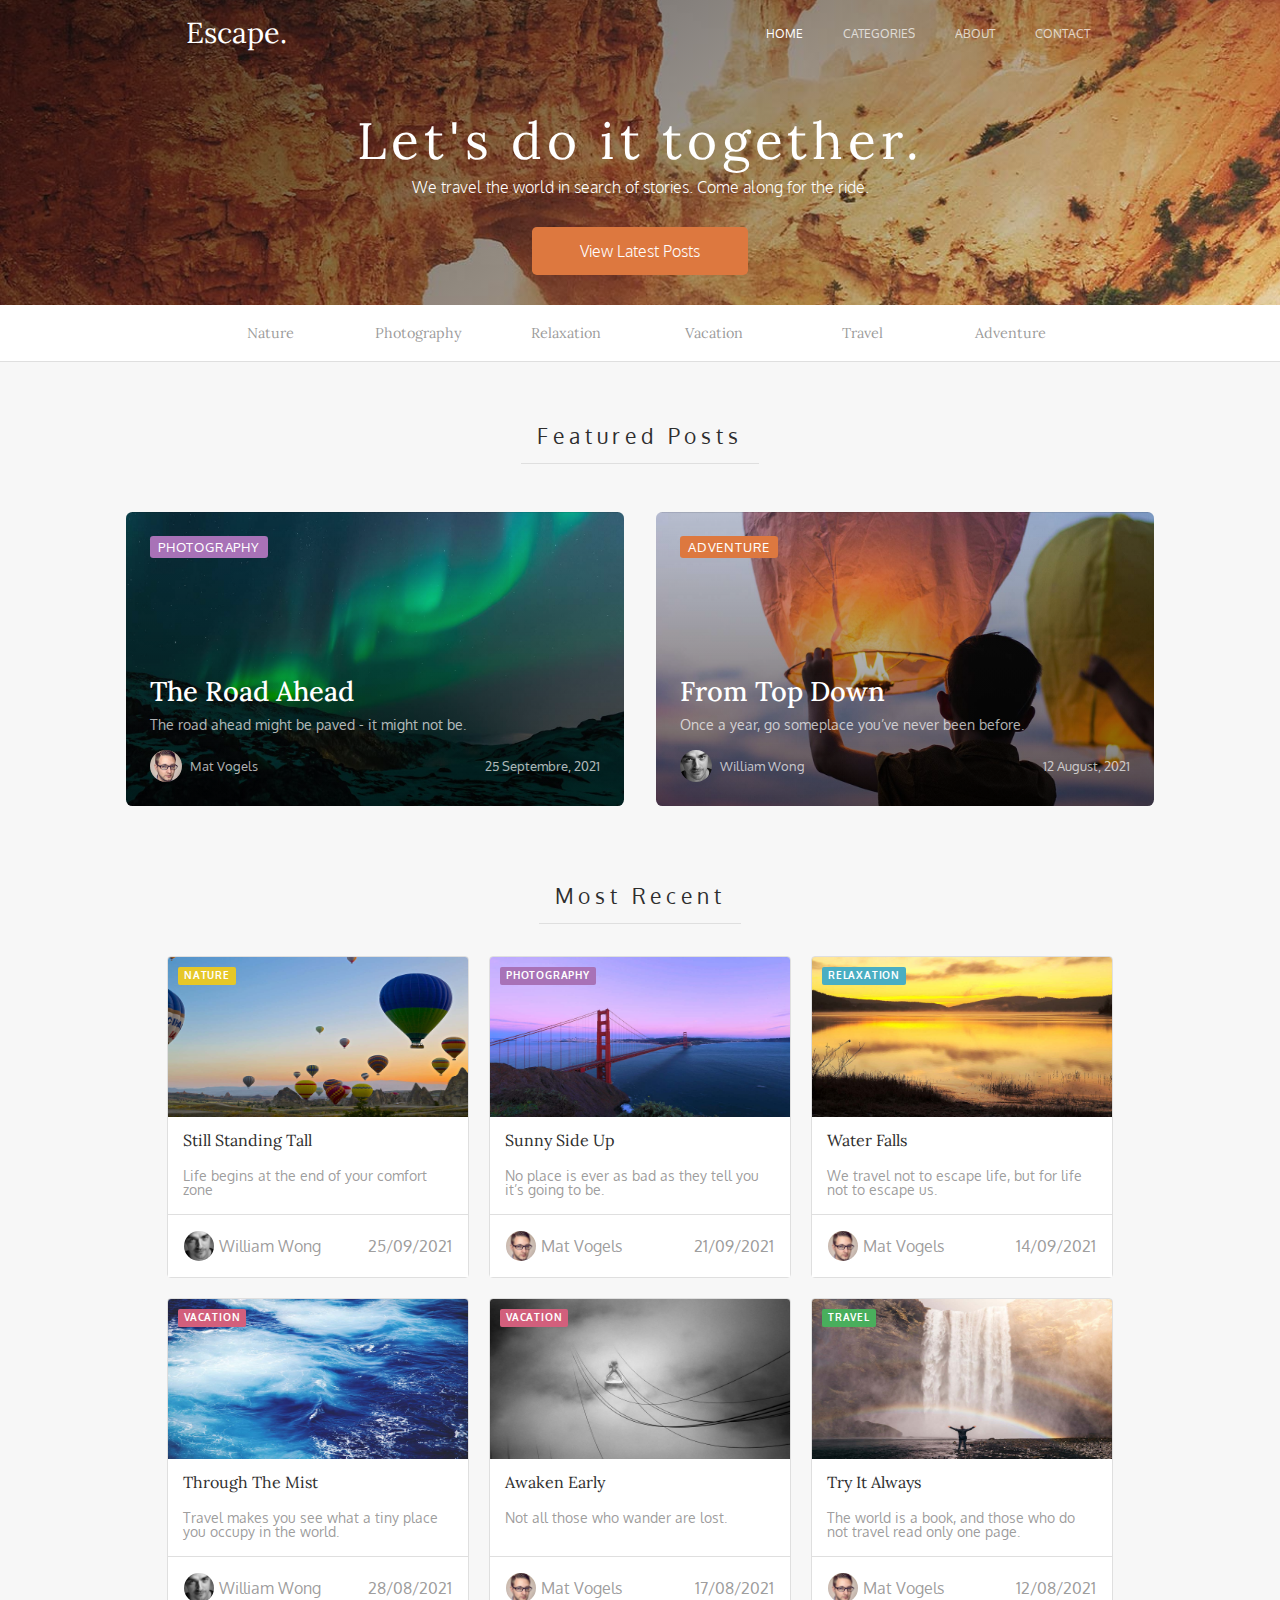
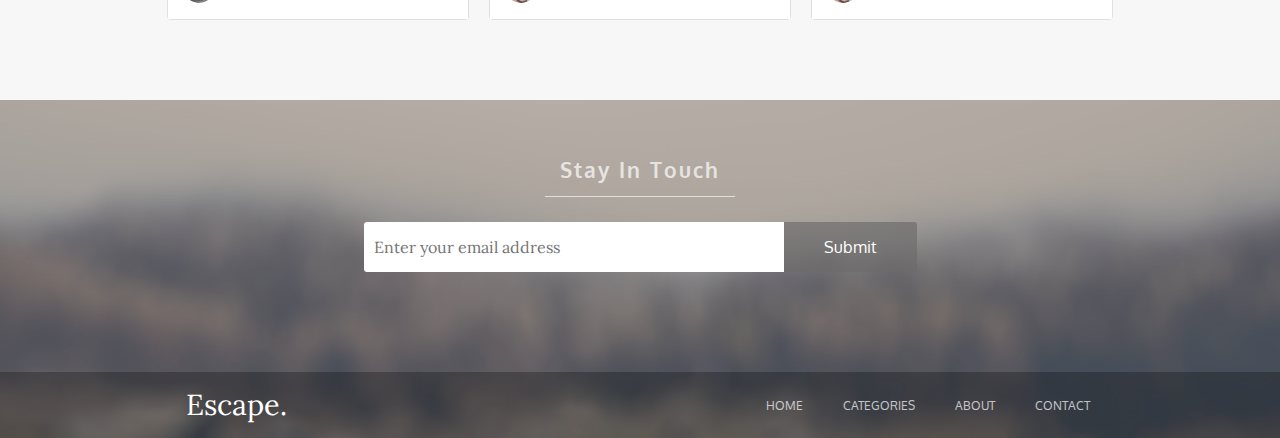
==== commit 10cfbfa5: "most recent responsive done" ====
--- a/index.html
+++ b/index.html
@@ -118,146 +118,132 @@
                 <div class="main__most-recent">
                     <h2 class="main__most-recent-title">Most recent</h2>
                     <div class="main__most-recent-posts-container">
-                        <a href="#">
-                            <article class="main__most-recent-post main__most-recent-post--element-1">
-                                <span class="main__most-recent-post-category main__most-recent-post-category--nature">
-                                    Nature
-                                </span>
-                                <div class="main__most-recent-post-container">
-                                    <h3 class="main__most-recent-post-title">Still standing tall</h3>
-                                    <p class="main__most-recent-post-description">
-                                        Life begins at the end of your comfort zone
-                                    </p>
-                                    <div class="main__most-recent-post-footer">
-                                        <div class="main__most-recent-post-footer-container">
-                                            <img src="./images/william-wong.jpg" alt="Photo de William Wong"
-                                                class="main__most-recent-post-footer-image">
-                                            <p class="main__most-recent-post-footer-author">
-                                                William Wong
-                                            </p>
-                                        </div>
-                                        <time datetime="2021-09-25">25/09/2021</time>
-                                    </div>
-                                </div>
-                            </article>
-                        </a>
-                        <a href="#">
-                            <article class="main__most-recent-post main__most-recent-post--element-2">
-                                <span
-                                    class="main__most-recent-post-category main__most-recent-post-category--photography">
-                                    Photography
-                                </span>
-                                <div class="main__most-recent-post-container">
-                                    <h3 class="main__most-recent-post-title">Sunny side up</h3>
-                                    <p class="main__most-recent-post-description">
-                                        No place is ever as bad as they tell you it’s going to be.
-                                    </p>
-                                    <div class="main__most-recent-post-footer">
-                                        <div class="main__most-recent-post-footer-container">
-                                            <img src="./images/mat-vogels.jpg" alt="Photo de Mat Vogels"
-                                                class="main__most-recent-post-footer-image">
-                                            <p class="main__most-recent-post-footer-author">
-                                                Mat Vogels
-                                            </p>
-                                        </div>
-                                        <time datetime="2021-09-21">21/09/2021</time>
-                                    </div>
-                                </div>
-                            </article>
-                        </a>
-                        <a href="#">
-                            <article class="main__most-recent-post main__most-recent-post--element-3">
-                                <span
-                                    class="main__most-recent-post-category main__most-recent-post-category--relaxation">
-                                    Relaxation
-                                </span>
-                                <div class="main__most-recent-post-container">
-                                    <h3 class="main__most-recent-post-title">Water falls</h3>
-                                    <p class="main__most-recent-post-description">
-                                        We travel not to escape life, but for life not to escape us.
-                                    </p>
-                                    <div class="main__most-recent-post-footer">
-                                        <div class="main__most-recent-post-footer-container">
-                                            <img src="./images/mat-vogels.jpg" alt="Photo de Mat Vogels"
-                                                class="main__most-recent-post-footer-image">
-                                            <p class="main__most-recent-post-footer-author">
-                                                Mat Vogels
-                                            </p>
-                                        </div>
-                                        <time datetime="2021-09-14">14/09/2021</time>
-                                    </div>
-                                </div>
-                            </article>
-                        </a>
-                        <a href="#">
-                            <article class="main__most-recent-post main__most-recent-post--element-4">
-                                <span class="main__most-recent-post-category main__most-recent-post-category--vacation">
-                                    Vacation
-                                </span>
-                                <div class="main__most-recent-post-container">
-                                    <h3 class="main__most-recent-post-title">Through the mist</h3>
-                                    <p class="main__most-recent-post-description">
-                                        Travel makes you see what a tiny place you occupy in the world.
-                                    </p>
-                                    <div class="main__most-recent-post-footer">
-                                        <div class="main__most-recent-post-footer-container">
-                                            <img src="./images/william-wong.jpg" alt="Photo de William Wong"
-                                                class="main__most-recent-post-footer-image">
-                                            <p class="main__most-recent-post-footer-author">
-                                                William Wong
-                                            </p>
-                                        </div>
-                                        <time datetime="2021-08-28">28/08/2021</time>
-                                    </div>
-                                </div>
-                            </article>
-                        </a>
-                        <a href="#">
-                            <article class="main__most-recent-post main__most-recent-post--element-5">
-                                <span class="main__most-recent-post-category main__most-recent-post-category--vacation">
-                                    Vacation
-                                </span>
-                                <div class="main__most-recent-post-container">
-                                    <h3 class="main__most-recent-post-title">Awaken early</h3>
-                                    <p class="main__most-recent-post-description">
-                                        Not all those who wander are lost.
-                                    </p>
-                                    <div class="main__most-recent-post-footer">
-                                        <div class="main__most-recent-post-footer-container">
-                                            <img src="./images/mat-vogels.jpg" alt="Photo de Mat Vogels"
-                                                class="main__most-recent-post-footer-image">
-                                            <p class="main__most-recent-post-footer-author">
-                                                Mat Vogels
-                                            </p>
-                                        </div>
-                                        <time datetime="2021-08-17">17/08/2021</time>
-                                    </div>
-                                </div>
-                            </article>
-                        </a>
-                        <a href="#">
-                            <article class="main__most-recent-post main__most-recent-post--element-6">
-                                <span class="main__most-recent-post-category main__most-recent-post-category--travel">
-                                    Travel
-                                </span>
-                                <div class="main__most-recent-post-container">
-                                    <h3 class="main__most-recent-post-title">Try it always</h3>
-                                    <p class="main__most-recent-post-description">
-                                        The world is a book, and those who do not travel read only one page.
-                                    </p>
-                                    <div class="main__most-recent-post-footer">
-                                        <div class="main__most-recent-post-footer-container">
-                                            <img src="./images/mat-vogels.jpg" alt="Photo de Mat Vogels"
-                                                class="main__most-recent-post-footer-image">
-                                            <p class="main__most-recent-post-footer-author">
-                                                Mat Vogels
-                                            </p>
-                                        </div>
-                                        <time datetime="2021-08-12">12/08/2021</time>
-                                    </div>
-                                </div>
-                            </article>
-                        </a>
+                        <article class="main__most-recent-post main__most-recent-post--element-1">
+                            <span class="main__most-recent-post-category main__most-recent-post-category--nature">
+                                Nature
+                            </span>
+                            <div class="main__most-recent-post-container">
+                                <h3 class="main__most-recent-post-title">Still standing tall</h3>
+                                <p class="main__most-recent-post-description">
+                                    Life begins at the end of your comfort zone
+                                </p>
+                                <div class="main__most-recent-post-footer">
+                                    <div class="main__most-recent-post-footer-container">
+                                        <img src="./images/william-wong.jpg" alt="Photo de William Wong"
+                                            class="main__most-recent-post-footer-image">
+                                        <p class="main__most-recent-post-footer-author">
+                                            William Wong
+                                        </p>
+                                    </div>
+                                    <time datetime="2021-09-25">25/09/2021</time>
+                                </div>
+                            </div>
+                        </article>
+                        <article class="main__most-recent-post main__most-recent-post--element-2">
+                            <span class="main__most-recent-post-category main__most-recent-post-category--photography">
+                                Photography
+                            </span>
+                            <div class="main__most-recent-post-container">
+                                <h3 class="main__most-recent-post-title">Sunny side up</h3>
+                                <p class="main__most-recent-post-description">
+                                    No place is ever as bad as they tell you it’s going to be.
+                                </p>
+                                <div class="main__most-recent-post-footer">
+                                    <div class="main__most-recent-post-footer-container">
+                                        <img src="./images/mat-vogels.jpg" alt="Photo de Mat Vogels"
+                                            class="main__most-recent-post-footer-image">
+                                        <p class="main__most-recent-post-footer-author">
+                                            Mat Vogels
+                                        </p>
+                                    </div>
+                                    <time datetime="2021-09-21">21/09/2021</time>
+                                </div>
+                            </div>
+                        </article>
+                        <article class="main__most-recent-post main__most-recent-post--element-3">
+                            <span class="main__most-recent-post-category main__most-recent-post-category--relaxation">
+                                Relaxation
+                            </span>
+                            <div class="main__most-recent-post-container">
+                                <h3 class="main__most-recent-post-title">Water falls</h3>
+                                <p class="main__most-recent-post-description">
+                                    We travel not to escape life, but for life not to escape us.
+                                </p>
+                                <div class="main__most-recent-post-footer">
+                                    <div class="main__most-recent-post-footer-container">
+                                        <img src="./images/mat-vogels.jpg" alt="Photo de Mat Vogels"
+                                            class="main__most-recent-post-footer-image">
+                                        <p class="main__most-recent-post-footer-author">
+                                            Mat Vogels
+                                        </p>
+                                    </div>
+                                    <time datetime="2021-09-14">14/09/2021</time>
+                                </div>
+                            </div>
+                        </article>
+                        <article class="main__most-recent-post main__most-recent-post--element-4">
+                            <span class="main__most-recent-post-category main__most-recent-post-category--vacation">
+                                Vacation
+                            </span>
+                            <div class="main__most-recent-post-container">
+                                <h3 class="main__most-recent-post-title">Through the mist</h3>
+                                <p class="main__most-recent-post-description">
+                                    Travel makes you see what a tiny place you occupy in the world.
+                                </p>
+                                <div class="main__most-recent-post-footer">
+                                    <div class="main__most-recent-post-footer-container">
+                                        <img src="./images/william-wong.jpg" alt="Photo de William Wong"
+                                            class="main__most-recent-post-footer-image">
+                                        <p class="main__most-recent-post-footer-author">
+                                            William Wong
+                                        </p>
+                                    </div>
+                                    <time datetime="2021-08-28">28/08/2021</time>
+                                </div>
+                            </div>
+                        </article>
+                        <article class="main__most-recent-post main__most-recent-post--element-5">
+                            <span class="main__most-recent-post-category main__most-recent-post-category--vacation">
+                                Vacation
+                            </span>
+                            <div class="main__most-recent-post-container">
+                                <h3 class="main__most-recent-post-title">Awaken early</h3>
+                                <p class="main__most-recent-post-description">
+                                    Not all those who wander are lost.
+                                </p>
+                                <div class="main__most-recent-post-footer">
+                                    <div class="main__most-recent-post-footer-container">
+                                        <img src="./images/mat-vogels.jpg" alt="Photo de Mat Vogels"
+                                            class="main__most-recent-post-footer-image">
+                                        <p class="main__most-recent-post-footer-author">
+                                            Mat Vogels
+                                        </p>
+                                    </div>
+                                    <time datetime="2021-08-17">17/08/2021</time>
+                                </div>
+                            </div>
+                        </article>
+                        <article class="main__most-recent-post main__most-recent-post--element-6">
+                            <span class="main__most-recent-post-category main__most-recent-post-category--travel">
+                                Travel
+                            </span>
+                            <div class="main__most-recent-post-container">
+                                <h3 class="main__most-recent-post-title">Try it always</h3>
+                                <p class="main__most-recent-post-description">
+                                    The world is a book, and those who do not travel read only one page.
+                                </p>
+                                <div class="main__most-recent-post-footer">
+                                    <div class="main__most-recent-post-footer-container">
+                                        <img src="./images/mat-vogels.jpg" alt="Photo de Mat Vogels"
+                                            class="main__most-recent-post-footer-image">
+                                        <p class="main__most-recent-post-footer-author">
+                                            Mat Vogels
+                                        </p>
+                                    </div>
+                                    <time datetime="2021-08-12">12/08/2021</time>
+                                </div>
+                            </div>
+                        </article>
                     </div>
                 </div>
             </section>
--- a/css/styles.css
+++ b/css/styles.css
@@ -89,7 +89,7 @@
     opacity: 1;
 }
 
-@media only screen and (max-width: 600px) {
+@media only screen and (max-width: 630px) {
     .main-header__nav-list {
         display: none;
     }
@@ -154,7 +154,7 @@
     background-color: #f17228;
 }
 
-@media only screen and (max-width: 600px) {
+@media only screen and (max-width: 630px) {
     .main__intro {
         min-height: 180px;
         padding-top: 15vh;
@@ -203,7 +203,7 @@
     background-color: var(--secondary-bg-color);
 }
 
-@media only screen and (max-width: 600px) {
+@media only screen and (max-width: 630px) {
     .main__category-nav-list-element {
         font-size: 0.9rem;
         text-align: center;
@@ -235,7 +235,7 @@
     color: var(--secondary-font-color);
 }
 
-@media only screen and (max-width: 600px) {
+@media only screen and (max-width: 630px) {
 
     .main__featured-title,
     .main__most-recent-title {
@@ -354,7 +354,18 @@
 @media only screen and (max-width: 1060px) {
     .main__featured-post {
         max-width: none;
-        margin: 1rem 1rem;
+        margin: 1rem 3rem;
+    }
+}
+
+@media only screen and (max-width: 550px) {
+    .main__featured-post {
+        padding: 1rem;
+        margin: 1rem;
+    }
+
+    .main__featured-post-category {
+        margin-bottom: 1rem;
     }
 }
 
@@ -369,8 +380,10 @@
 
 .main__most-recent-posts-container {
     max-width: 1000px;
+    width: 100%;
     display: flex;
     justify-content: center;
+    align-items: center;
     flex-wrap: wrap;
 }
 
@@ -400,7 +413,8 @@
 }
 
 .main__most-recent-post {
-    width: 292px;
+    min-width: 300px;
+    width: 30%;
     height: 320px;
     margin: 0 10px 20px 10px;
     display: flex;
@@ -458,7 +472,7 @@
 .main__most-recent-post-container {
     height: 50%;
     display: flex;
-    flex-wrap: wrap;
+    flex-direction: column;
     background-color: var(--main-bg-color);
 }
 
@@ -477,12 +491,11 @@
 }
 
 .main__most-recent-post-footer {
-    width: 100%;
     display: flex;
     justify-content: space-between;
     border-top: 1px solid var(--border-color);
     align-items: center;
-    padding: 10px;
+    padding: 1rem;
     margin-top: auto;
     color: var(--third-font-color);
 }
@@ -500,6 +513,13 @@
 
 .main__most-recent-post-footer-author {
     text-transform: capitalize;
+}
+
+@media only screen and (max-width: 630px) {
+    .main__most-recent-post {
+        width: 100%;
+        margin: 1rem;
+    }
 }
 
 /* footer */
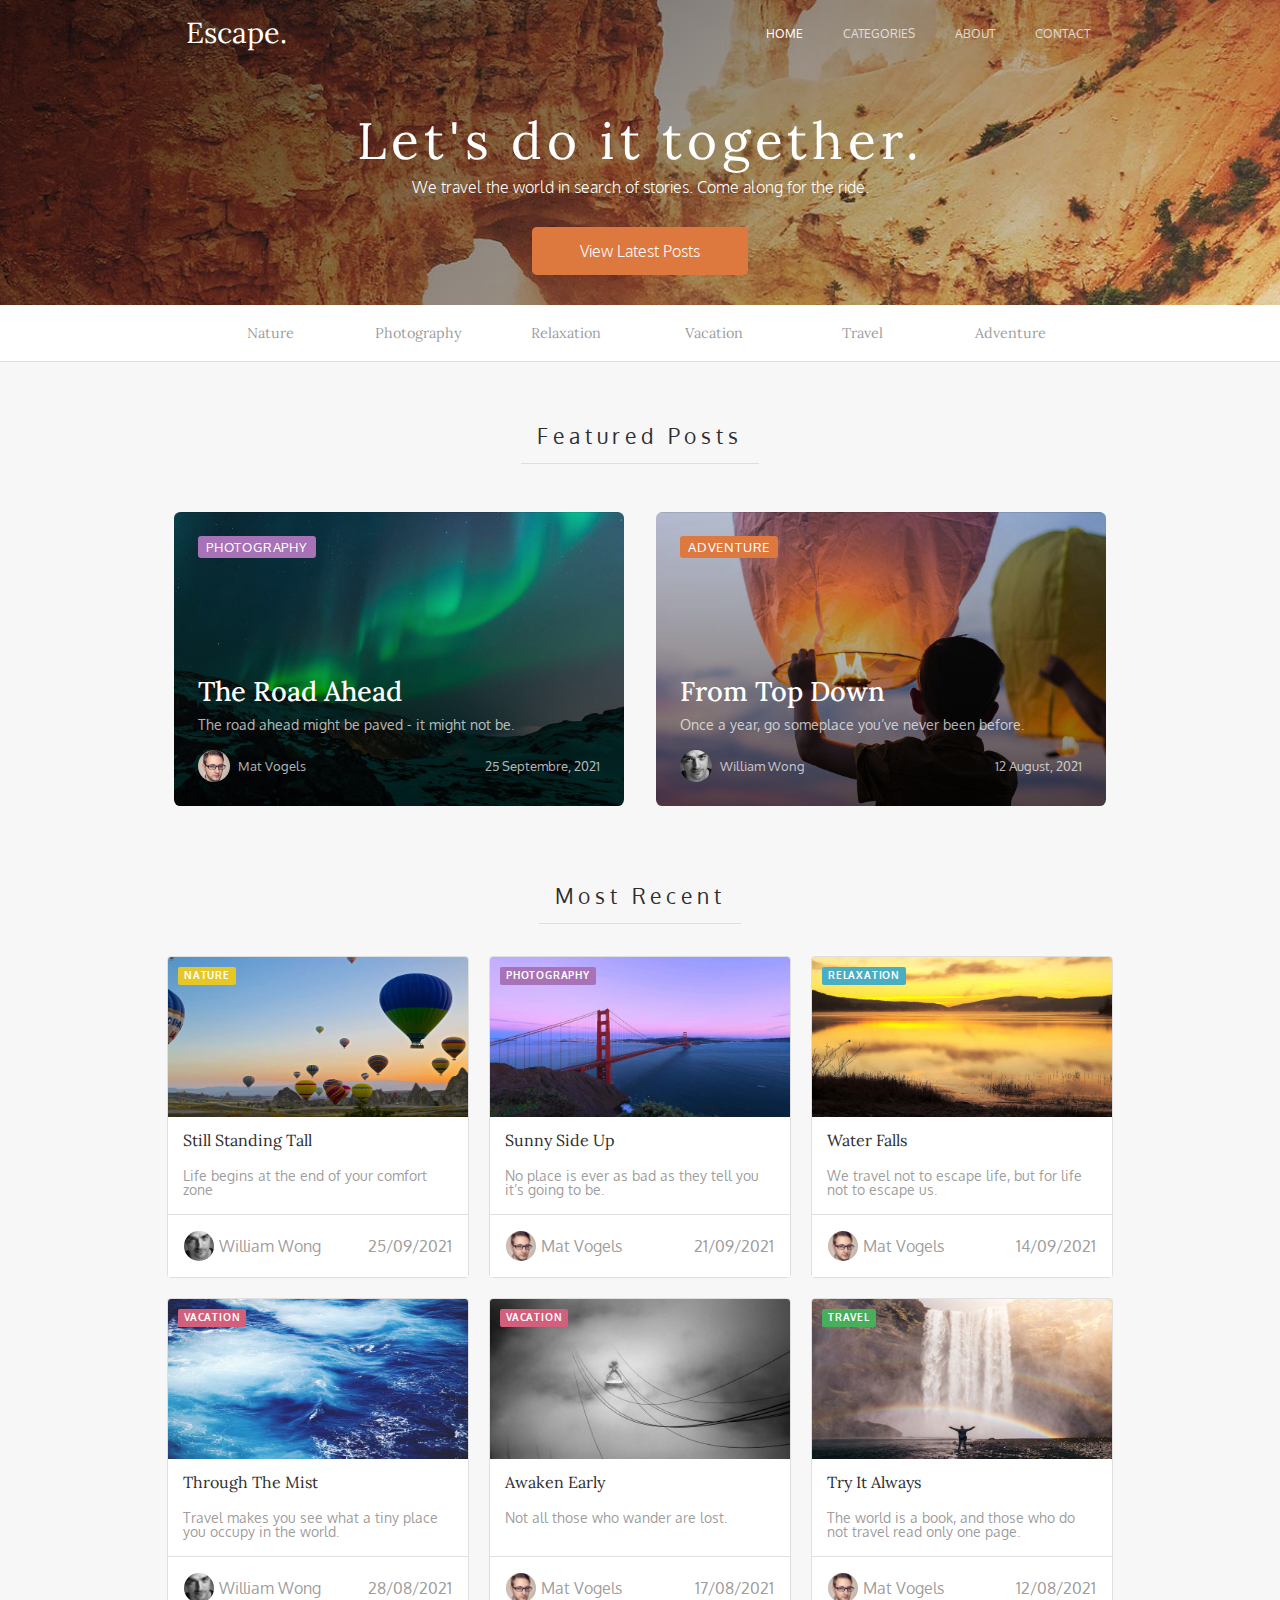
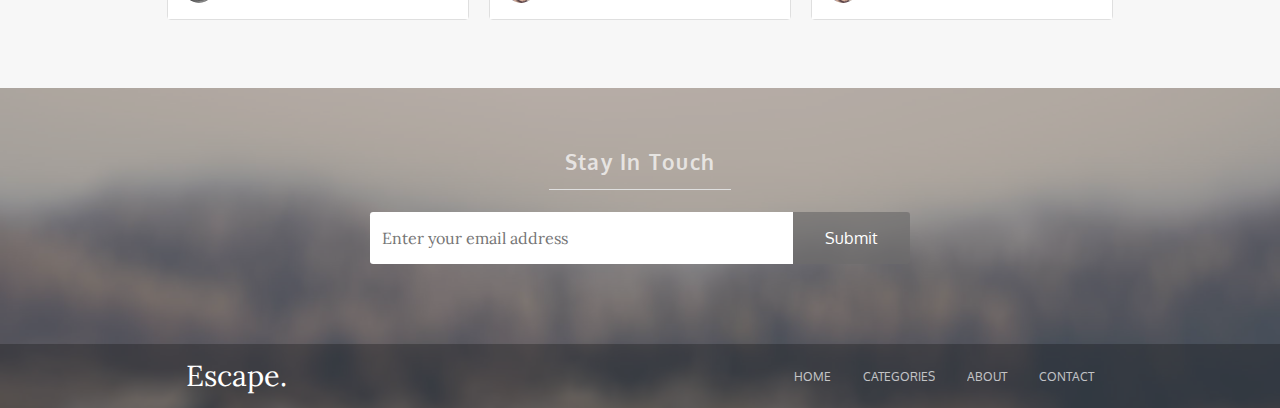
==== commit 44b7a4ce: "add link to featured posts" ====
--- a/index.html
+++ b/index.html
@@ -76,42 +76,46 @@
                 <div id="featured" class="main__featured">
                     <h2 class="main__featured-title">Featured posts</h2>
                     <div class="main__featured-posts-container">
-                        <article class="main__featured-post main__featured-post--element-1">
-                            <span
-                                class="main__featured-post-category main__featured-post-category--photography">Photography</span>
-                            <h3 class="main__featured-post-title">The road ahead</h3>
-                            <p class="main__featured-post-description">
-                                The road ahead might be paved - it might not be.
-                            </p>
-                            <div class="main__featured-post-footer">
-                                <div class="main__featured-post-footer-container">
-                                    <img src="./images/mat-vogels.jpg" alt="Photo de Mat vogels"
-                                        class="main__featured-post-footer-image">
-                                    <p class="main__featured-post-footer-author">
-                                        Mat Vogels
-                                    </p>
-                                </div>
-                                <time datetime="2021-09-25">25 Septembre, 2021</time>
-                            </div>
-                        </article>
-                        <article class="main__featured-post main__featured-post--element-2">
-                            <span
-                                class="main__featured-post-category main__featured-post-category--adventure">Adventure</span>
-                            <h3 class="main__featured-post-title">From top down</h3>
-                            <p class="main__featured-post-description">
-                                Once a year, go someplace you’ve never been before.
-                            </p>
-                            <div class="main__featured-post-footer">
-                                <div class="main__featured-post-footer-container">
-                                    <img src="./images/william-wong.jpg" alt="Photo de William Wong"
-                                        class="main__featured-post-footer-image">
-                                    <p class="main__featured-post-footer-author">
-                                        William Wong
-                                    </p>
-                                </div>
-                                <time datetime="2021-08-12">12 August, 2021</time>
-                            </div>
-                        </article>
+                        <a href="#" class="main__featured-post-link main__featured-post-link--element-1">
+                            <article class="main__featured-post">
+                                <span
+                                    class="main__featured-post-category main__featured-post-category--photography">Photography</span>
+                                <h3 class="main__featured-post-title">The road ahead</h3>
+                                <p class="main__featured-post-description">
+                                    The road ahead might be paved - it might not be.
+                                </p>
+                                <div class="main__featured-post-footer">
+                                    <div class="main__featured-post-footer-container">
+                                        <img src="./images/mat-vogels.jpg" alt="Photo de Mat vogels"
+                                            class="main__featured-post-footer-image">
+                                        <p class="main__featured-post-footer-author">
+                                            Mat Vogels
+                                        </p>
+                                    </div>
+                                    <time datetime="2021-09-25">25 Septembre, 2021</time>
+                                </div>
+                            </article>
+                        </a>
+                        <a href="#" class="main__featured-post-link main__featured-post-link--element-2">
+                            <article class="main__featured-post">
+                                <span
+                                    class="main__featured-post-category main__featured-post-category--adventure">Adventure</span>
+                                <h3 class="main__featured-post-title">From top down</h3>
+                                <p class="main__featured-post-description">
+                                    Once a year, go someplace you’ve never been before.
+                                </p>
+                                <div class="main__featured-post-footer">
+                                    <div class="main__featured-post-footer-container">
+                                        <img src="./images/william-wong.jpg" alt="Photo de William Wong"
+                                            class="main__featured-post-footer-image">
+                                        <p class="main__featured-post-footer-author">
+                                            William Wong
+                                        </p>
+                                    </div>
+                                    <time datetime="2021-08-12">12 August, 2021</time>
+                                </div>
+                            </article>
+                        </a>
                     </div>
                 </div>
 
--- a/css/styles.css
+++ b/css/styles.css
@@ -27,6 +27,7 @@
 
 .principal-container {
     font-family: var(--main-font);
+    width: 100%;
     height: 100vh;
     min-width: 320px;
     display: flex;
@@ -262,21 +263,21 @@
     flex-wrap: wrap;
 }
 
-.main__featured-post--element-1 {
+.main__featured-post-link--element-1 {
     background-image: linear-gradient(180deg,
             rgba(82, 82, 82, 0.10157566444546573) 0%,
             rgba(0, 0, 0, 0.5553571770505077) 100%),
         url(./../images/ciel-nuit.jpg);
 }
 
-.main__featured-post--element-2 {
+.main__featured-post-link--element-2 {
     background-image: linear-gradient(180deg,
             rgba(82, 82, 82, 0.10157566444546573) 0%,
             rgba(0, 0, 0, 0.5553571770505077) 100%),
         url(./../images/lanternes-celeste.jpg);
 }
 
-.main__featured-post {
+.main__featured-post-link {
     position: relative;
     width: 100%;
     max-width: 450px;
@@ -284,16 +285,21 @@
     flex-direction: column;
     background-size: 100%;
     background-position: center;
-    padding: 1.5rem;
     margin: 1rem;
     border-radius: 0.4rem;
     bottom: 0px;
     transition: all 300ms ease 0s;
 }
 
-.main__featured-post:hover {
+.main__featured-post-link:hover {
     bottom: 5px;
     background-size: 120%;
+}
+
+.main__featured-post {
+    padding: 1.5rem;
+    display: flex;
+    flex-direction: column;
 }
 
 .main__featured-post-category {
@@ -352,20 +358,23 @@
 }
 
 @media only screen and (max-width: 1060px) {
-    .main__featured-post {
+    .main__featured-post-link {
         max-width: none;
         margin: 1rem 3rem;
     }
+
+    .main__featured-post {
+        padding: 1.0rem;
+    }
 }
 
 @media only screen and (max-width: 550px) {
-    .main__featured-post {
-        padding: 1rem;
+    .main__featured-post-link {
         margin: 1rem;
     }
 
     .main__featured-post-category {
-        margin-bottom: 1rem;
+        margin-bottom: 2rem;
     }
 }
 
@@ -375,7 +384,7 @@
     display: flex;
     flex-direction: column;
     align-items: center;
-    margin-bottom: 60px;
+    margin-bottom: 3rem;
 }
 
 .main__most-recent-posts-container {
@@ -516,6 +525,10 @@
 }
 
 @media only screen and (max-width: 630px) {
+    .main__most-recent {
+        margin-bottom: 1.2rem;
+    }
+
     .main__most-recent-post {
         width: 100%;
         margin: 1rem;
@@ -525,6 +538,7 @@
 /* footer */
 
 .footer {
+    width: 100%;
     display: flex;
     flex-direction: column;
     align-items: center;
@@ -535,6 +549,7 @@
 }
 
 .footer__contact {
+    width: 100%;
     display: flex;
     flex-direction: column;
     align-items: center;
@@ -548,14 +563,15 @@
     color: var(--fourth-font-color);
     text-align: center;
     font-size: 1.3rem;
-    letter-spacing: 2px;
+    letter-spacing: 0.08rem;
     border-bottom: 1px solid var(--border-color);
-    padding: 60px 15px 15px 15px;
-    margin-bottom: 25px;
+    padding: 4rem 1rem 1rem 1rem;
+    margin-bottom: 1.4rem;
 }
 
 .footer__contact-form {
-    margin-bottom: 100px;
+    width: 100%;
+    margin-bottom: 5rem;
     display: flex;
     justify-content: center;
     align-items: center;
@@ -564,9 +580,10 @@
 .footer__contact-form-input-email {
     font-family: var(--secondary-font);
     font-size: 1rem;
-    border-radius: 3px 0 0 3px;
-    padding: 15px 10px;
-    width: 400px;
+    border-radius: 0.2rem 0 0 0.2rem;
+    padding: 1rem 0.7rem;
+    width: 100%;
+    max-width: 400px;
 }
 
 .footer__contact-form-input-email::placeholder {
@@ -578,21 +595,45 @@
     font-family: var(--main-font);
     font-size: 1rem;
     color: var(--main-font-color);
-    padding: 15px 40px;
-    border-radius: 0 3px 3px 0;
+    padding: 1rem 2rem;
+    border-radius: 0 0.2rem 0.2rem 0;
 }
 
 .footer__contact-form-input-submit:hover {
     cursor: pointer;
 }
 
+
+@media only screen and (max-width: 630px) {
+    .footer__contact-title {
+        font-size: 1.3rem;
+        letter-spacing: 0.07rem;
+        padding: 1.5rem 1rem 1rem 1rem;
+        margin-bottom: 1.2rem;
+    }
+
+    .footer__contact-form-input-email {
+        padding: 0.7rem 0.7rem;
+        width: 50%;
+        max-width: none;
+    }
+
+    .footer__contact-form-input-submit {
+        padding: 0.7rem 2rem;
+    }
+
+    .footer__contact-form {
+        margin-bottom: 2rem;
+    }
+}
+
 .footer__bottom-bar {
     width: 100%;
     background-color: var(--secondary-footer-bg-color);
 }
 
 .footer__bottom-bar-container {
-    padding: 17px 0px;
+    padding: 1rem 0;
     margin: auto;
     display: flex;
     justify-content: space-between;
@@ -616,7 +657,7 @@
 }
 
 .footer__bottom-bar-nav-list-element {
-    padding: 10px 20px;
+    padding: 0.6rem 1rem;
     font-size: 0.78rem;
     text-transform: uppercase;
     position: relative;
@@ -627,4 +668,28 @@
 
 .footer__bottom-bar-nav-list-element:hover {
     opacity: 1;
+}
+
+@media only screen and (max-width: 630px) {
+    .footer__bottom-bar-container {
+        padding: 0.7rem 0;
+    }
+}
+
+@media only screen and (max-width: 540px) {
+    .footer__bottom-bar-container {
+        flex-direction: column;
+        padding: 0.7rem 0;
+        gap: 0.8rem;
+    }
+
+    .footer__bottom-bar-nav-list-element {
+        padding: 0.6rem 0.8rem;
+    }
+
+    .footer__bottom-bar-title {
+        border-top: var(--border-color) 1px solid;
+        padding: 0.5rem 0 0 0;
+        order: 1;
+    }
 }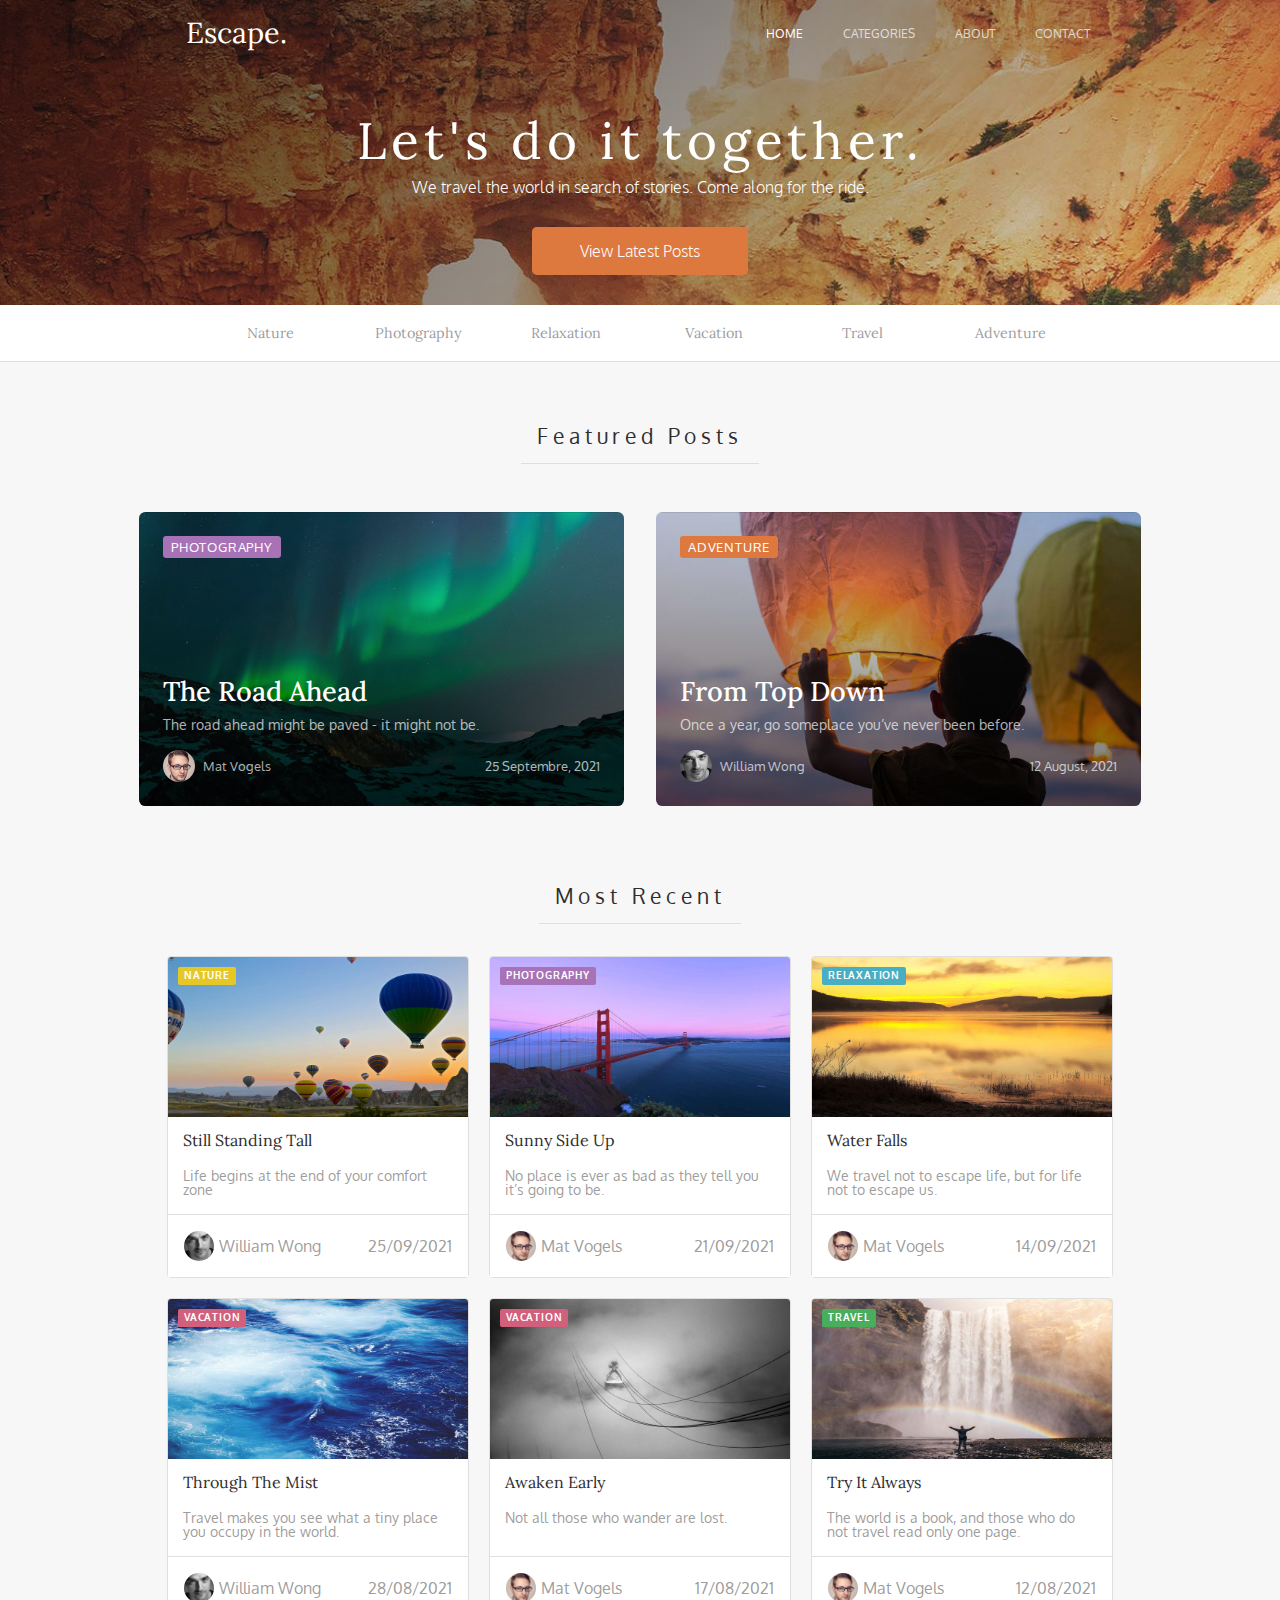
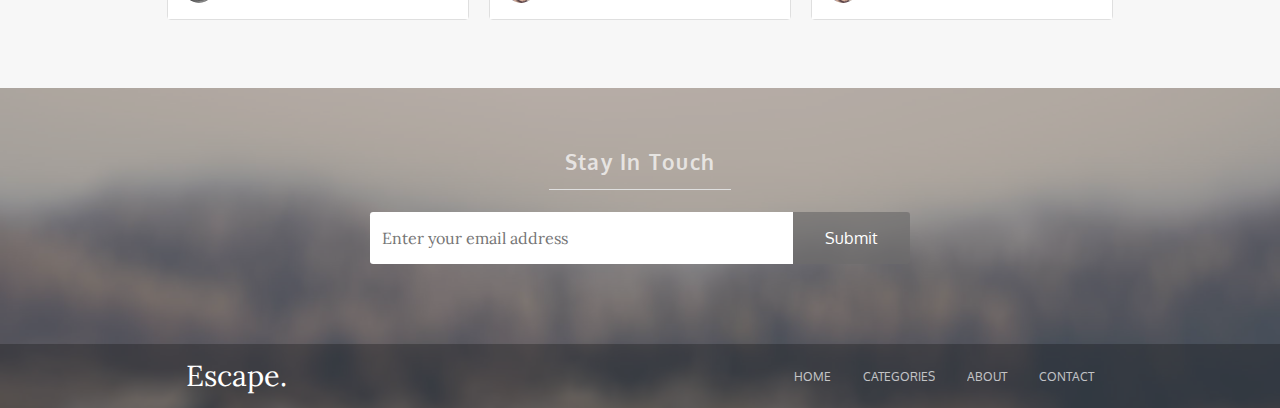
==== commit cef15ebf: "add link to most recent posts" ====
--- a/index.html
+++ b/index.html
@@ -122,132 +122,146 @@
                 <div class="main__most-recent">
                     <h2 class="main__most-recent-title">Most recent</h2>
                     <div class="main__most-recent-posts-container">
-                        <article class="main__most-recent-post main__most-recent-post--element-1">
-                            <span class="main__most-recent-post-category main__most-recent-post-category--nature">
-                                Nature
-                            </span>
-                            <div class="main__most-recent-post-container">
-                                <h3 class="main__most-recent-post-title">Still standing tall</h3>
-                                <p class="main__most-recent-post-description">
-                                    Life begins at the end of your comfort zone
-                                </p>
-                                <div class="main__most-recent-post-footer">
-                                    <div class="main__most-recent-post-footer-container">
-                                        <img src="./images/william-wong.jpg" alt="Photo de William Wong"
-                                            class="main__most-recent-post-footer-image">
-                                        <p class="main__most-recent-post-footer-author">
-                                            William Wong
-                                        </p>
-                                    </div>
-                                    <time datetime="2021-09-25">25/09/2021</time>
-                                </div>
-                            </div>
-                        </article>
-                        <article class="main__most-recent-post main__most-recent-post--element-2">
-                            <span class="main__most-recent-post-category main__most-recent-post-category--photography">
-                                Photography
-                            </span>
-                            <div class="main__most-recent-post-container">
-                                <h3 class="main__most-recent-post-title">Sunny side up</h3>
-                                <p class="main__most-recent-post-description">
-                                    No place is ever as bad as they tell you it’s going to be.
-                                </p>
-                                <div class="main__most-recent-post-footer">
-                                    <div class="main__most-recent-post-footer-container">
-                                        <img src="./images/mat-vogels.jpg" alt="Photo de Mat Vogels"
-                                            class="main__most-recent-post-footer-image">
-                                        <p class="main__most-recent-post-footer-author">
-                                            Mat Vogels
-                                        </p>
-                                    </div>
-                                    <time datetime="2021-09-21">21/09/2021</time>
-                                </div>
-                            </div>
-                        </article>
-                        <article class="main__most-recent-post main__most-recent-post--element-3">
-                            <span class="main__most-recent-post-category main__most-recent-post-category--relaxation">
-                                Relaxation
-                            </span>
-                            <div class="main__most-recent-post-container">
-                                <h3 class="main__most-recent-post-title">Water falls</h3>
-                                <p class="main__most-recent-post-description">
-                                    We travel not to escape life, but for life not to escape us.
-                                </p>
-                                <div class="main__most-recent-post-footer">
-                                    <div class="main__most-recent-post-footer-container">
-                                        <img src="./images/mat-vogels.jpg" alt="Photo de Mat Vogels"
-                                            class="main__most-recent-post-footer-image">
-                                        <p class="main__most-recent-post-footer-author">
-                                            Mat Vogels
-                                        </p>
-                                    </div>
-                                    <time datetime="2021-09-14">14/09/2021</time>
-                                </div>
-                            </div>
-                        </article>
-                        <article class="main__most-recent-post main__most-recent-post--element-4">
-                            <span class="main__most-recent-post-category main__most-recent-post-category--vacation">
-                                Vacation
-                            </span>
-                            <div class="main__most-recent-post-container">
-                                <h3 class="main__most-recent-post-title">Through the mist</h3>
-                                <p class="main__most-recent-post-description">
-                                    Travel makes you see what a tiny place you occupy in the world.
-                                </p>
-                                <div class="main__most-recent-post-footer">
-                                    <div class="main__most-recent-post-footer-container">
-                                        <img src="./images/william-wong.jpg" alt="Photo de William Wong"
-                                            class="main__most-recent-post-footer-image">
-                                        <p class="main__most-recent-post-footer-author">
-                                            William Wong
-                                        </p>
-                                    </div>
-                                    <time datetime="2021-08-28">28/08/2021</time>
-                                </div>
-                            </div>
-                        </article>
-                        <article class="main__most-recent-post main__most-recent-post--element-5">
-                            <span class="main__most-recent-post-category main__most-recent-post-category--vacation">
-                                Vacation
-                            </span>
-                            <div class="main__most-recent-post-container">
-                                <h3 class="main__most-recent-post-title">Awaken early</h3>
-                                <p class="main__most-recent-post-description">
-                                    Not all those who wander are lost.
-                                </p>
-                                <div class="main__most-recent-post-footer">
-                                    <div class="main__most-recent-post-footer-container">
-                                        <img src="./images/mat-vogels.jpg" alt="Photo de Mat Vogels"
-                                            class="main__most-recent-post-footer-image">
-                                        <p class="main__most-recent-post-footer-author">
-                                            Mat Vogels
-                                        </p>
-                                    </div>
-                                    <time datetime="2021-08-17">17/08/2021</time>
-                                </div>
-                            </div>
-                        </article>
-                        <article class="main__most-recent-post main__most-recent-post--element-6">
-                            <span class="main__most-recent-post-category main__most-recent-post-category--travel">
-                                Travel
-                            </span>
-                            <div class="main__most-recent-post-container">
-                                <h3 class="main__most-recent-post-title">Try it always</h3>
-                                <p class="main__most-recent-post-description">
-                                    The world is a book, and those who do not travel read only one page.
-                                </p>
-                                <div class="main__most-recent-post-footer">
-                                    <div class="main__most-recent-post-footer-container">
-                                        <img src="./images/mat-vogels.jpg" alt="Photo de Mat Vogels"
-                                            class="main__most-recent-post-footer-image">
-                                        <p class="main__most-recent-post-footer-author">
-                                            Mat Vogels
-                                        </p>
-                                    </div>
-                                    <time datetime="2021-08-12">12/08/2021</time>
-                                </div>
-                            </div>
-                        </article>
+                        <a href="#" class="main__most-recent-post-link main__most-recent-post-link--element-1">
+                            <article class="main__most-recent-post">
+                                <span class="main__most-recent-post-category main__most-recent-post-category--nature">
+                                    Nature
+                                </span>
+                                <div class="main__most-recent-post-container">
+                                    <h3 class="main__most-recent-post-title">Still standing tall</h3>
+                                    <p class="main__most-recent-post-description">
+                                        Life begins at the end of your comfort zone
+                                    </p>
+                                    <div class="main__most-recent-post-footer">
+                                        <div class="main__most-recent-post-footer-container">
+                                            <img src="./images/william-wong.jpg" alt="Photo de William Wong"
+                                                class="main__most-recent-post-footer-image">
+                                            <p class="main__most-recent-post-footer-author">
+                                                William Wong
+                                            </p>
+                                        </div>
+                                        <time datetime="2021-09-25">25/09/2021</time>
+                                    </div>
+                                </div>
+                            </article>
+                        </a>
+                        <a href="#" class="main__most-recent-post-link main__most-recent-post-link--element-2">
+                            <article class="main__most-recent-post">
+                                <span
+                                    class="main__most-recent-post-category main__most-recent-post-category--photography">
+                                    Photography
+                                </span>
+                                <div class="main__most-recent-post-container">
+                                    <h3 class="main__most-recent-post-title">Sunny side up</h3>
+                                    <p class="main__most-recent-post-description">
+                                        No place is ever as bad as they tell you it’s going to be.
+                                    </p>
+                                    <div class="main__most-recent-post-footer">
+                                        <div class="main__most-recent-post-footer-container">
+                                            <img src="./images/mat-vogels.jpg" alt="Photo de Mat Vogels"
+                                                class="main__most-recent-post-footer-image">
+                                            <p class="main__most-recent-post-footer-author">
+                                                Mat Vogels
+                                            </p>
+                                        </div>
+                                        <time datetime="2021-09-21">21/09/2021</time>
+                                    </div>
+                                </div>
+                            </article>
+                        </a>
+                        <a href="#" class="main__most-recent-post-link main__most-recent-post-link--element-3">
+                            <article class="main__most-recent-post">
+                                <span
+                                    class="main__most-recent-post-category main__most-recent-post-category--relaxation">
+                                    Relaxation
+                                </span>
+                                <div class="main__most-recent-post-container">
+                                    <h3 class="main__most-recent-post-title">Water falls</h3>
+                                    <p class="main__most-recent-post-description">
+                                        We travel not to escape life, but for life not to escape us.
+                                    </p>
+                                    <div class="main__most-recent-post-footer">
+                                        <div class="main__most-recent-post-footer-container">
+                                            <img src="./images/mat-vogels.jpg" alt="Photo de Mat Vogels"
+                                                class="main__most-recent-post-footer-image">
+                                            <p class="main__most-recent-post-footer-author">
+                                                Mat Vogels
+                                            </p>
+                                        </div>
+                                        <time datetime="2021-09-14">14/09/2021</time>
+                                    </div>
+                                </div>
+                            </article>
+                        </a>
+                        <a href="#" class="main__most-recent-post-link main__most-recent-post-link--element-4">
+                            <article class="main__most-recent-post">
+                                <span class="main__most-recent-post-category main__most-recent-post-category--vacation">
+                                    Vacation
+                                </span>
+                                <div class="main__most-recent-post-container">
+                                    <h3 class="main__most-recent-post-title">Through the mist</h3>
+                                    <p class="main__most-recent-post-description">
+                                        Travel makes you see what a tiny place you occupy in the world.
+                                    </p>
+                                    <div class="main__most-recent-post-footer">
+                                        <div class="main__most-recent-post-footer-container">
+                                            <img src="./images/william-wong.jpg" alt="Photo de William Wong"
+                                                class="main__most-recent-post-footer-image">
+                                            <p class="main__most-recent-post-footer-author">
+                                                William Wong
+                                            </p>
+                                        </div>
+                                        <time datetime="2021-08-28">28/08/2021</time>
+                                    </div>
+                                </div>
+                            </article>
+                        </a>
+                        <a href="#" class="main__most-recent-post-link main__most-recent-post-link--element-5">
+                            <article class="main__most-recent-post">
+                                <span class="main__most-recent-post-category main__most-recent-post-category--vacation">
+                                    Vacation
+                                </span>
+                                <div class="main__most-recent-post-container">
+                                    <h3 class="main__most-recent-post-title">Awaken early</h3>
+                                    <p class="main__most-recent-post-description">
+                                        Not all those who wander are lost.
+                                    </p>
+                                    <div class="main__most-recent-post-footer">
+                                        <div class="main__most-recent-post-footer-container">
+                                            <img src="./images/mat-vogels.jpg" alt="Photo de Mat Vogels"
+                                                class="main__most-recent-post-footer-image">
+                                            <p class="main__most-recent-post-footer-author">
+                                                Mat Vogels
+                                            </p>
+                                        </div>
+                                        <time datetime="2021-08-17">17/08/2021</time>
+                                    </div>
+                                </div>
+                            </article>
+                        </a>
+                        <a href="#" class="main__most-recent-post-link main__most-recent-post-link--element-6">
+                            <article class="main__most-recent-post">
+                                <span class="main__most-recent-post-category main__most-recent-post-category--travel">
+                                    Travel
+                                </span>
+                                <div class="main__most-recent-post-container">
+                                    <h3 class="main__most-recent-post-title">Try it always</h3>
+                                    <p class="main__most-recent-post-description">
+                                        The world is a book, and those who do not travel read only one page.
+                                    </p>
+                                    <div class="main__most-recent-post-footer">
+                                        <div class="main__most-recent-post-footer-container">
+                                            <img src="./images/mat-vogels.jpg" alt="Photo de Mat Vogels"
+                                                class="main__most-recent-post-footer-image">
+                                            <p class="main__most-recent-post-footer-author">
+                                                Mat Vogels
+                                            </p>
+                                        </div>
+                                        <time datetime="2021-08-12">12/08/2021</time>
+                                    </div>
+                                </div>
+                            </article>
+                        </a>
                     </div>
                 </div>
             </section>
--- a/css/styles.css
+++ b/css/styles.css
@@ -280,7 +280,7 @@
 .main__featured-post-link {
     position: relative;
     width: 100%;
-    max-width: 450px;
+    max-width: 485px;
     display: flex;
     flex-direction: column;
     background-size: 100%;
@@ -397,38 +397,36 @@
 }
 
 /* most recents background images */
-.main__most-recent-post--element-1 {
+.main__most-recent-post-link--element-1 {
     background-image: url(./../images/montgolfieres.jpg);
 }
 
-.main__most-recent-post--element-2 {
+.main__most-recent-post-link--element-2 {
     background-image: url(./../images/san-fransisco-bridge.jpg);
 }
 
-.main__most-recent-post--element-3 {
+.main__most-recent-post-link--element-3 {
     background-image: url(./../images/lac-aurore.jpg);
 }
 
-.main__most-recent-post--element-4 {
+.main__most-recent-post-link--element-4 {
     background-image: url(./../images/vagues.jpg);
 }
 
-.main__most-recent-post--element-5 {
+.main__most-recent-post-link--element-5 {
     background-image: url(./../images/telesiege-brouillard.jpg);
 }
 
-.main__most-recent-post--element-6 {
+.main__most-recent-post-link--element-6 {
     background-image: url(./../images/cascades.jpg);
 }
 
-.main__most-recent-post {
+.main__most-recent-post-link {
     min-width: 300px;
     width: 30%;
     height: 320px;
     margin: 0 10px 20px 10px;
     display: flex;
-    flex-direction: column;
-    justify-content: space-between;
     border: 1px solid var(--border-color);
     border-radius: 4px;
     background-size: 100% 50%;
@@ -440,10 +438,17 @@
     transition: all 200ms ease 0ms;
 }
 
-.main__most-recent-post:hover {
+.main__most-recent-post-link:hover {
     bottom: 5px;
     background-size: 110% 55%;
     box-shadow: 0px 0px 19px 2px rgba(0, 0, 0, 0.1);
+}
+
+.main__most-recent-post {
+    width: 100%;
+    display: flex;
+    flex-direction: column;
+    justify-content: space-between;
 }
 
 .main__most-recent-post-category {
@@ -479,6 +484,7 @@
 }
 
 .main__most-recent-post-container {
+    width: 100%;
     height: 50%;
     display: flex;
     flex-direction: column;
@@ -529,7 +535,7 @@
         margin-bottom: 1.2rem;
     }
 
-    .main__most-recent-post {
+    .main__most-recent-post-link {
         width: 100%;
         margin: 1rem;
     }
